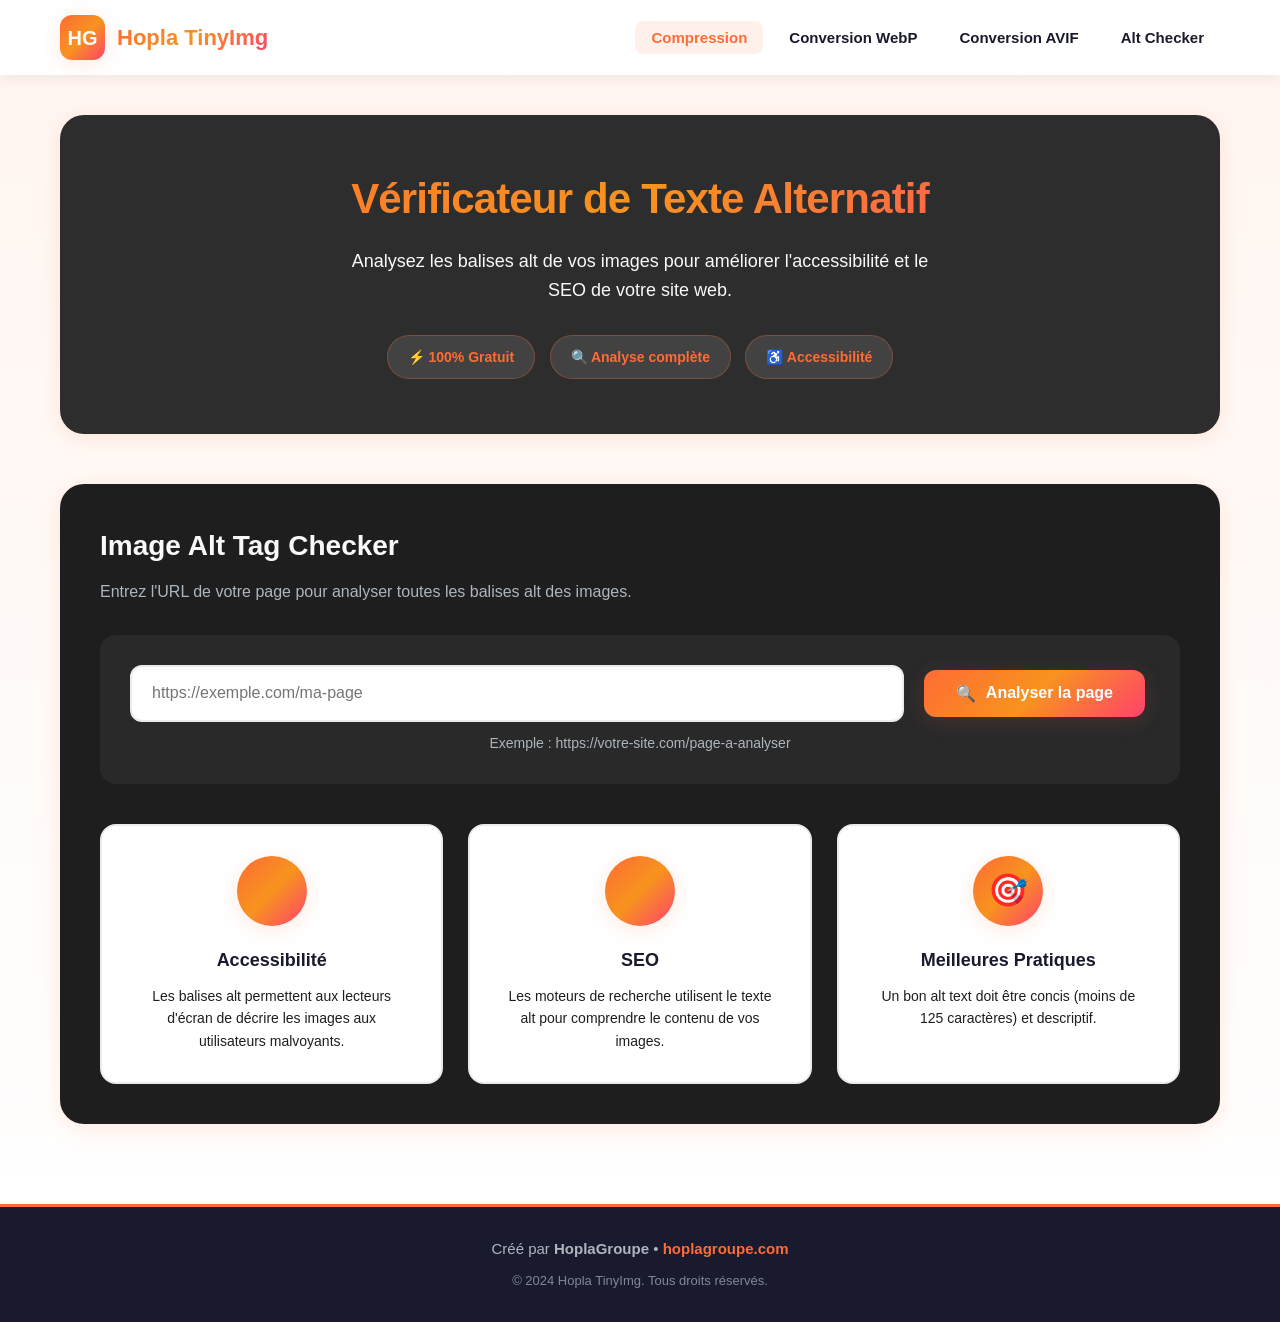
==== alt-checker.html @ 625f23e2 "rajout d une page pour verifier les liens alt" ====
<!DOCTYPE html>
<html lang="fr">
<head>
    <meta charset="UTF-8">
    <meta name="viewport" content="width=device-width, initial-scale=1.0">
    <meta http-equiv="Content-Security-Policy" content="default-src 'self'; img-src 'self' blob: data:; style-src 'self' 'unsafe-inline' https://fonts.googleapis.com; font-src 'self' https://fonts.gstatic.com; script-src 'self' 'unsafe-inline' https://cdnjs.cloudflare.com; connect-src 'self' *;">
    <meta http-equiv="X-Content-Type-Options" content="nosniff">
    
    <link rel="preconnect" href="https://fonts.googleapis.com">
    <link rel="preconnect" href="https://fonts.gstatic.com" crossorigin>
    <link href="https://fonts.googleapis.com/css2?family=Inter:wght@400;500;600;700;800&display=swap" rel="stylesheet">
    
    <link rel="stylesheet" href="css/style.css">
    
    <title>Alt Text Checker - Hopla TinyImg</title>
    <meta name="description" content="Analysez les balises alt de vos images pour améliorer l'accessibilité et le SEO de votre site web.">
</head>
<body>

    <div id="header-container"></div>

    <div class="container">
        <div class="hero">
            <h1>Vérificateur de Texte Alternatif</h1>
            <p>Analysez les balises alt de vos images pour améliorer l'accessibilité et le SEO de votre site web.</p>
            <div>
                <span class="badge">⚡ 100% Gratuit</span>
                <span class="badge">🔍 Analyse complète</span>
                <span class="badge">♿ Accessibilité</span>
            </div>
        </div>

        <section class="tool-section">
            <div class="section-header">
                <h2 class="section-title"> Image Alt Tag Checker</h2>
                <p class="section-desc">Entrez l'URL de votre page pour analyser toutes les balises alt des images.</p>
            </div>

            <div class="alt-checker-input">
                <div class="input-group">
                    <input type="url" id="urlInput" placeholder="https://exemple.com/ma-page" class="url-input">
                    <button class="btn" id="checkBtn">
                        <span>🔍</span> Analyser la page
                    </button>
                </div>
                <p class="input-hint">Exemple : https://votre-site.com/page-a-analyser</p>
            </div>

            <div id="loadingState" style="display: none;">
                <div class="loading-container">
                    <div class="loading-spinner"></div>
                    <p>Analyse en cours...</p>
                </div>
            </div>

            <div id="resultsState" style="display: none;">
                <div class="stats-grid">
                    <div class="stat-box">
                        <div class="stat-number" id="totalImages">0</div>
                        <div class="stat-label">Total Images</div>
                    </div>
                    <div class="stat-box success">
                        <div class="stat-number" id="validAlt">0</div>
                        <div class="stat-label">Alt Valides</div>
                    </div>
                    <div class="stat-box warning">
                        <div class="stat-number" id="missingAlt">0</div>
                        <div class="stat-label">Alt Manquants</div>
                    </div>
                    <div class="stat-box error">
                        <div class="stat-number" id="emptyAlt">0</div>
                        <div class="stat-label">Alt Vides</div>
                    </div>
                    <div class="stat-box info">
                        <div class="stat-number" id="longAlt">0</div>
                        <div class="stat-label">Trop Longs</div>
                    </div>
                </div>

                <div class="results-section">
                    <h3>📊 Résultats Détaillés</h3>
                    <div id="imagesList" class="images-list"></div>
                </div>

                <div class="recommendations">
                    <h3> Recommandations</h3>
                    <ul id="recommendationsList"></ul>
                </div>
            </div>

            <div class="features">
                <div class="feature-card">
                    <div class="feature-icon"></div>
                    <h3 class="feature-title">Accessibilité</h3>
                    <p class="feature-text">Les balises alt permettent aux lecteurs d'écran de décrire les images aux utilisateurs malvoyants.</p>
                </div>
                <div class="feature-card">
                    <div class="feature-icon"></div>
                    <h3 class="feature-title">SEO</h3>
                    <p class="feature-text">Les moteurs de recherche utilisent le texte alt pour comprendre le contenu de vos images.</p>
                </div>
                <div class="feature-card">
                    <div class="feature-icon">🎯</div>
                    <h3 class="feature-title">Meilleures Pratiques</h3>
                    <p class="feature-text">Un bon alt text doit être concis (moins de 125 caractères) et descriptif.</p>
                </div>
            </div>
        </section>
    </div>

    <div id="footer-container"></div>

    <script src="js/app.js"></script>
    <script src="js/alt-checker.js"></script>
</body>
</html>
---- css/style.css ----
* { margin: 0; padding: 0; box-sizing: border-box; }
:root {
    --primary-gradient: linear-gradient(135deg, #FF6B35 0%, #F7931E 50%, #FF416C 100%);
    --primary-orange: #FF6B35;
    --primary-red: #FF416C;
    --secondary: #F7931E;
    --dark: #1a1a2e;
    --light: #f8f9fa;
    --gray: #1e1e1f;
    --gray2: #f8f9fa;
    --border: #e9ecef;
    --shadow: 0 4px 20px rgba(255, 107, 53, 0.15);
    --shadow-hover: 0 8px 30px rgba(255, 107, 53, 0.25);
}
body {
    font-family: 'Inter', -apple-system, BlinkMacSystemFont, 'Segoe UI', Roboto, sans-serif;
    background: linear-gradient(180deg, #fff5f0 0%, #ffffff 100%);
    color: var(--dark);
    line-height: 1.6;
    min-height: 100vh;
    display: flex;
    flex-direction: column;
    -webkit-font-smoothing: antialiased;
    -moz-osx-font-smoothing: grayscale;
}
.navbar { background: white; box-shadow: 0 2px 15px rgba(0,0,0,0.08); position: sticky; top: 0; z-index: 1000; padding: 15px 0; }
.nav-container { max-width: 1200px; margin: 0 auto; padding: 0 20px; display: flex; justify-content: space-between; align-items: center; position: relative; }
.logo { display: flex; align-items: center; gap: 12px; text-decoration: none; }
.logo-icon { width: 45px; height: 45px; background: var(--primary-gradient); border-radius: 12px; display: flex; align-items: center; justify-content: center; color: white; font-weight: 800; font-size: 20px; box-shadow: var(--shadow); font-family: 'Inter', sans-serif; }
.logo-text { font-size: 22px; font-weight: 800; background: var(--primary-gradient); -webkit-background-clip: text; -webkit-text-fill-color: transparent; background-clip: text; }
.nav-menu { display: flex; gap: 10px; list-style: none; }
.nav-link { text-decoration: none; color: var(--dark); font-weight: 600; font-size: 15px; transition: all 0.3s; padding: 8px 16px; border-radius: 8px; }
.nav-link:hover, .nav-link.active { color: var(--primary-orange); background: rgba(255, 107, 53, 0.1); }
.mobile-menu-btn { display: none; background: none; border: none; font-size: 28px; cursor: pointer; color: var(--dark); padding: 5px; }
.container { max-width: 1200px; margin: 0 auto; padding: 40px 20px; flex: 1; width: 100%; }
.hero { text-align: center; margin-bottom: 50px; padding: 50px 20px; background: rgb(46, 45, 45); border-radius: 24px; box-shadow: var(--shadow); }
.hero h1 { font-size: 42px; margin-bottom: 15px; background: var(--primary-gradient); -webkit-background-clip: text; -webkit-text-fill-color: transparent; background-clip: text; font-weight: 800; letter-spacing: -0.02em; }
.hero p { font-size: 18px; color: var(--gray2); max-width: 600px; margin: 0 auto 25px; font-weight: 500; }
.badge { display: inline-flex; align-items: center; gap: 8px; background: rgba(255, 255, 255, 0.1); padding: 10px 20px; border-radius: 50px; font-weight: 600; color: var(--primary-orange); font-size: 14px; margin: 5px; border: 1px solid rgba(255, 107, 53, 0.3); }
.tool-section { background: var(--gray); border-radius: 24px; padding: 40px; margin-bottom: 40px; box-shadow: var(--shadow); display: block; animation: fadeIn 0.4s ease; }
@keyframes fadeIn { from { opacity: 0; transform: translateY(20px); } to { opacity: 1; transform: translateY(0); } }
.section-header { margin-bottom: 30px; }
.section-title { font-size: 28px; margin-bottom: 10px; color: var(--light); font-weight: 700; }
.section-desc { color: #adb5bd; font-size: 16px; font-weight: 500; }
.upload-zone { border: 3px dashed var(--border); border-radius: 20px; padding: 60px 40px; text-align: center; background: rgba(255, 255, 255, 0.03); transition: all 0.3s; cursor: pointer; position: relative; overflow: hidden; }
.upload-zone:hover, .upload-zone.dragover { border-color: var(--primary-orange); transform: translateY(-2px); box-shadow: var(--shadow-hover); background: rgba(255, 107, 53, 0.05); }
.upload-icon { width: 80px; height: 80px; margin: 0 auto 20px; background: var(--primary-gradient); border-radius: 50%; display: flex; align-items: center; justify-content: center; font-size: 36px; box-shadow: var(--shadow); }
.upload-title { font-size: 22px; font-weight: 700; margin-bottom: 10px; color: var(--light); }
.upload-text { color: #adb5bd; margin-bottom: 15px; font-weight: 500; }
.upload-limits { display: flex; justify-content: center; gap: 15px; flex-wrap: wrap; margin-top: 15px; }
.limit-tag { background: rgba(255, 255, 255, 0.1); padding: 6px 14px; border-radius: 20px; font-size: 13px; color: var(--light); border: 1px solid rgba(255, 255, 255, 0.2); font-weight: 600; }
.file-input { display: none; }
.btn { display: inline-flex; align-items: center; justify-content: center; gap: 10px; padding: 14px 32px; background: var(--primary-gradient); color: white; border: none; border-radius: 12px; font-weight: 700; font-size: 16px; cursor: pointer; transition: all 0.3s; box-shadow: var(--shadow); text-decoration: none; margin: 5px; font-family: 'Inter', sans-serif; }
.btn:hover { transform: translateY(-3px); box-shadow: var(--shadow-hover); }
.btn:disabled { opacity: 0.5; cursor: not-allowed; transform: none; }
.btn-success { background: linear-gradient(135deg, #11998e 0%, #38ef7d 100%); }
.btn-danger { background: linear-gradient(135deg, #eb3349 0%, #f45c43 100%); }
.btn-zip { background: linear-gradient(135deg, #667eea 0%, #764ba2 100%); }
.controls { background: rgba(255, 255, 255, 0.05); padding: 25px; border-radius: 16px; margin: 30px 0; display: flex; align-items: center; gap: 25px; flex-wrap: wrap; }
.control-label { font-weight: 700; color: var(--light); font-size: 16px; }
.slider-container { flex: 1; min-width: 200px; }
.slider { width: 100%; height: 8px; border-radius: 4px; background: linear-gradient(90deg, var(--primary-orange) 0%, var(--primary-red) 100%); outline: none; -webkit-appearance: none; }
.slider::-webkit-slider-thumb { -webkit-appearance: none; appearance: none; width: 24px; height: 24px; border-radius: 50%; background: white; border: 4px solid var(--primary-orange); cursor: pointer; box-shadow: 0 2px 10px rgba(0,0,0,0.2); }
.quality-value { background: var(--primary-gradient); color: white; padding: 8px 20px; border-radius: 50px; font-weight: 700; font-size: 18px; min-width: 70px; text-align: center; box-shadow: var(--shadow); }
.images-grid { display: grid; grid-template-columns: repeat(auto-fill, minmax(300px, 1fr)); gap: 20px; margin-top: 30px; }
.image-card { background: white; border: 2px solid var(--border); border-radius: 16px; padding: 20px; transition: all 0.3s; }
.image-card:hover { border-color: var(--primary-orange); box-shadow: var(--shadow); transform: translateY(-3px); }
.image-preview { display: flex; gap: 15px; margin-bottom: 15px; }
.preview-box { flex: 1; text-align: center; }
.preview-label { font-size: 12px; color: var(--gray); margin-bottom: 8px; font-weight: 700; text-transform: uppercase; letter-spacing: 0.05em; }
.preview-image { width: 100%; height: 150px; object-fit: contain; border-radius: 8px; background: #f8f9fa; border: 1px solid var(--border); }
.image-info { margin-bottom: 15px; }
.image-name { font-weight: 700; color: var(--dark); margin-bottom: 8px; word-break: break-all; }
.size-comparison { display: flex; align-items: center; gap: 10px; flex-wrap: wrap; }
.size-box { padding: 6px 12px; border-radius: 8px; font-size: 13px; font-weight: 700; }
.size-original { background: #fff3cd; color: #856404; }
.size-compressed { background: #d4edda; color: #155724; }
.savings { background: var(--primary-gradient); color: white; padding: 6px 12px; border-radius: 8px; font-size: 13px; font-weight: 700; }
.action-buttons { display: flex; gap: 10px; flex-wrap: wrap; }
.btn-small { padding: 10px 20px; font-size: 14px; flex: 1; }
.action-bar { display: flex; justify-content: center; gap: 15px; margin-top: 30px; flex-wrap: wrap; padding: 25px; background: rgba(255, 255, 255, 0.05); border-radius: 16px; }
.stats-container { display: grid; grid-template-columns: repeat(auto-fit, minmax(200px, 1fr)); gap: 20px; margin: 30px 0; }
.stat-card { background: white; border-radius: 12px; padding: 20px; text-align: center; border: 2px solid var(--border); }
.stat-value { font-size: 32px; font-weight: 800; background: var(--primary-gradient); -webkit-background-clip: text; -webkit-text-fill-color: transparent; background-clip: text; margin-bottom: 5px; letter-spacing: -0.02em; }
.stat-label { color: var(--gray); font-size: 14px; font-weight: 600; }
.features { display: grid; grid-template-columns: repeat(auto-fit, minmax(250px, 1fr)); gap: 25px; margin-top: 40px; }
.feature-card { background: white; border-radius: 16px; padding: 30px; text-align: center; border: 2px solid var(--border); transition: all 0.3s; }
.feature-card:hover { border-color: var(--primary-orange); box-shadow: var(--shadow); transform: translateY(-5px); }
.feature-icon { width: 70px; height: 70px; margin: 0 auto 20px; background: var(--primary-gradient); border-radius: 50%; display: flex; align-items: center; justify-content: center; font-size: 32px; box-shadow: var(--shadow); }
.feature-title { font-size: 18px; font-weight: 700; margin-bottom: 10px; color: var(--dark); }
.feature-text { color: var(--gray); font-size: 14px; line-height: 1.6; font-weight: 500; }
.footer { background: var(--dark); color: var(--light); text-align: center; padding: 30px 20px; margin-top: auto; border-top: 3px solid var(--primary-orange); }
.footer p { font-size: 15px; color: #adb5bd; font-weight: 500; }
.footer a { color: var(--primary-orange); text-decoration: none; font-weight: 700; transition: color 0.3s; }
.footer a:hover { color: var(--primary-red); text-decoration: underline; }
.loading { display: inline-block; width: 20px; height: 20px; border: 3px solid rgba(255,255,255,0.3); border-radius: 50%; border-top-color: white; animation: spin 1s ease-in-out infinite; }
@keyframes spin { to { transform: rotate(360deg); } }
.format-selector { background: rgba(255, 255, 255, 0.05); padding: 25px; border-radius: 16px; margin: 30px 0; text-align: center; }
.format-selector-title { color: var(--light); font-size: 18px; font-weight: 700; margin-bottom: 20px; }
.format-buttons { display: flex; justify-content: center; gap: 15px; flex-wrap: wrap; align-items: center; }
.format-btn { padding: 12px 30px; background: rgba(255, 255, 255, 0.1); color: var(--light); border: 2px solid rgba(255, 255, 255, 0.2); border-radius: 12px; font-weight: 700; font-size: 16px; cursor: pointer; transition: all 0.3s; font-family: 'Inter', sans-serif; }
.format-btn:hover { background: rgba(255, 107, 53, 0.2); border-color: var(--primary-orange); }
.format-btn.active { background: var(--primary-gradient); border-color: var(--primary-orange); color: white; box-shadow: var(--shadow); }
.format-arrow { color: var(--light); font-size: 24px; font-weight: 700; }
.format-source { color: var(--primary-orange); font-weight: 700; font-size: 18px; }
.quick-convert { display: flex; justify-content: center; gap: 10px; flex-wrap: wrap; margin-top: 20px; padding: 20px; background: rgba(255, 107, 53, 0.05); border-radius: 16px; }
.quick-btn { padding: 10px 20px; background: white; color: var(--dark); border: 2px solid var(--border); border-radius: 10px; font-weight: 600; font-size: 14px; cursor: pointer; transition: all 0.3s; font-family: 'Inter', sans-serif; }
.quick-btn:hover { border-color: var(--primary-orange); background: rgba(255, 107, 53, 0.1); color: var(--primary-orange); }
@media (max-width: 768px) {
    .mobile-menu-btn { display: block; }
    .nav-menu { display: none; flex-direction: column; position: absolute; top: 100%; left: 0; right: 0; background: white; padding: 20px; box-shadow: 0 10px 20px rgba(0,0,0,0.1); gap: 5px; z-index: 999; }
    .nav-menu.show { display: flex; }
    .nav-link { display: block; text-align: center; padding: 12px; border-radius: 8px; }
    .hero { padding: 30px 15px; margin-bottom: 30px; }
    .hero h1 { font-size: 28px; }
    .hero p { font-size: 16px; }
    .tool-section { padding: 25px 15px; }
    .upload-zone { padding: 30px 15px; }
    .upload-title { font-size: 18px; }
    .images-grid { grid-template-columns: 1fr; }
    .controls { flex-direction: column; align-items: stretch; text-align: center; gap: 15px; }
    .action-bar { flex-direction: column; padding: 15px; }
    .action-bar .btn { width: 100%; margin: 5px 0; }
    .stats-container { grid-template-columns: 1fr 1fr; gap: 15px; }
    .stat-value { font-size: 24px; }
    .features { grid-template-columns: 1fr; }
    .format-buttons { flex-direction: column; }
    .format-arrow { transform: rotate(90deg); }
}
@media (max-width: 480px) {
    .stats-container { grid-template-columns: 1fr; }
    .size-comparison { flex-direction: column; align-items: flex-start; gap: 5px; }
}
/* ========== ALT CHECKER STYLES ========== */

.alt-checker-input {
    background: rgba(255, 255, 255, 0.05);
    padding: 30px;
    border-radius: 16px;
    margin-bottom: 30px;
}

.input-group {
    display: flex;
    gap: 15px;
    flex-wrap: wrap;
    margin-bottom: 10px;
}

.url-input {
    flex: 1;
    min-width: 250px;
    padding: 15px 20px;
    border: 2px solid var(--border);
    border-radius: 12px;
    font-size: 16px;
    font-family: 'Inter', sans-serif;
    transition: all 0.3s;
    background: white;
}

.url-input:focus {
    outline: none;
    border-color: var(--primary-orange);
    box-shadow: 0 0 0 3px rgba(255, 107, 53, 0.1);
}

.input-hint {
    color: #adb5bd;
    font-size: 14px;
    text-align: center;
}

.loading-container {
    text-align: center;
    padding: 60px 20px;
    background: rgba(255, 255, 255, 0.05);
    border-radius: 16px;
}

.loading-spinner {
    width: 50px;
    height: 50px;
    border: 4px solid rgba(255, 255, 255, 0.1);
    border-top-color: var(--primary-orange);
    border-radius: 50%;
    margin: 0 auto 20px;
    animation: spin 1s linear infinite;
}

.stats-grid {
    display: grid;
    grid-template-columns: repeat(auto-fit, minmax(150px, 1fr));
    gap: 20px;
    margin-bottom: 40px;
}

.stat-box {
    background: white;
    padding: 25px;
    border-radius: 12px;
    text-align: center;
    border: 2px solid var(--border);
    transition: all 0.3s;
}

.stat-box:hover {
    transform: translateY(-3px);
    box-shadow: var(--shadow);
}

.stat-box.success {
    border-color: #38ef7d;
    background: linear-gradient(135deg, rgba(56, 239, 125, 0.1) 0%, rgba(17, 153, 142, 0.1) 100%);
}

.stat-box.warning {
    border-color: #f45c43;
    background: linear-gradient(135deg, rgba(244, 92, 67, 0.1) 0%, rgba(235, 51, 73, 0.1) 100%);
}

.stat-box.error {
    border-color: #eb3349;
    background: linear-gradient(135deg, rgba(235, 51, 73, 0.1) 0%, rgba(235, 51, 73, 0.05) 100%);
}

.stat-box.info {
    border-color: #667eea;
    background: linear-gradient(135deg, rgba(102, 126, 234, 0.1) 0%, rgba(118, 75, 162, 0.1) 100%);
}

.stat-number {
    font-size: 36px;
    font-weight: 800;
    color: var(--dark);
    margin-bottom: 8px;
}

.stat-label {
    font-size: 14px;
    color: var(--gray);
    font-weight: 600;
}

.results-section {
    background: white;
    padding: 30px;
    border-radius: 16px;
    margin-bottom: 30px;
    border: 2px solid var(--border);
}

.results-section h3 {
    color: var(--dark);
    margin-bottom: 20px;
    font-size: 22px;
}

.images-list {
    display: flex;
    flex-direction: column;
    gap: 15px;
}

.image-item {
    background: var(--light);
    padding: 20px;
    border-radius: 12px;
    border-left: 4px solid var(--border);
    transition: all 0.3s;
}

.image-item:hover {
    transform: translateX(5px);
    box-shadow: var(--shadow);
}

.image-item.status-valid {
    border-left-color: #38ef7d;
}

.image-item.status-warning {
    border-left-color: #f45c43;
}

.image-item.status-error {
    border-left-color: #eb3349;
}

.image-item.status-info {
    border-left-color: #667eea;
}

.image-info-header {
    display: flex;
    align-items: center;
    gap: 12px;
    margin-bottom: 12px;
}

.status-icon {
    font-size: 20px;
}

.status-icon.status-error {
    color: #eb3349;
}

.status-icon.status-warning {
    color: #f45c43;
}

.status-icon.status-info {
    color: #667eea;
}

.status-icon.status-valid {
    color: #38ef7d;
}

.image-number {
    font-weight: 700;
    color: var(--dark);
}

.status-text {
    font-weight: 600;
    font-size: 14px;
}

.status-text.status-error {
    color: #eb3349;
}

.status-text.status-warning {
    color: #f45c43;
}

.status-text.status-info {
    color: #667eea;
}

.status-text.status-valid {
    color: #38ef7d;
}

.image-details {
    margin-top: 15px;
}

.detail-row {
    margin-bottom: 10px;
    font-size: 14px;
}

.detail-row strong {
    color: var(--dark);
    margin-right: 8px;
}

.image-src {
    color: var(--gray);
    font-family: monospace;
    word-break: break-all;
}

.alt-text {
    color: var(--dark);
    font-style: italic;
}

.missing {
    color: #eb3349;
    font-style: italic;
}

.recommendations {
    background: linear-gradient(135deg, rgba(255, 107, 53, 0.05) 0%, rgba(255, 65, 108, 0.05) 100%);
    padding: 30px;
    border-radius: 16px;
    border: 2px solid var(--primary-orange);
}

.recommendations h3 {
    color: var(--dark);
    margin-bottom: 20px;
    font-size: 22px;
}

.recommendations ul {
    list-style: none;
    padding: 0;
}

.recommendations li {
    padding: 12px 0;
    border-bottom: 1px solid rgba(255, 107, 53, 0.2);
    color: var(--dark);
    line-height: 1.6;
}

.recommendations li:last-child {
    border-bottom: none;
}

@media (max-width: 768px) {
    .input-group {
        flex-direction: column;
    }
    
    .url-input {
        min-width: 100%;
    }
    
    .stats-grid {
        grid-template-columns: repeat(2, 1fr);
    }
    
    .stat-number {
        font-size: 28px;
    }
}

@media (max-width: 480px) {
    .stats-grid {
        grid-template-columns: 1fr;
    }
}
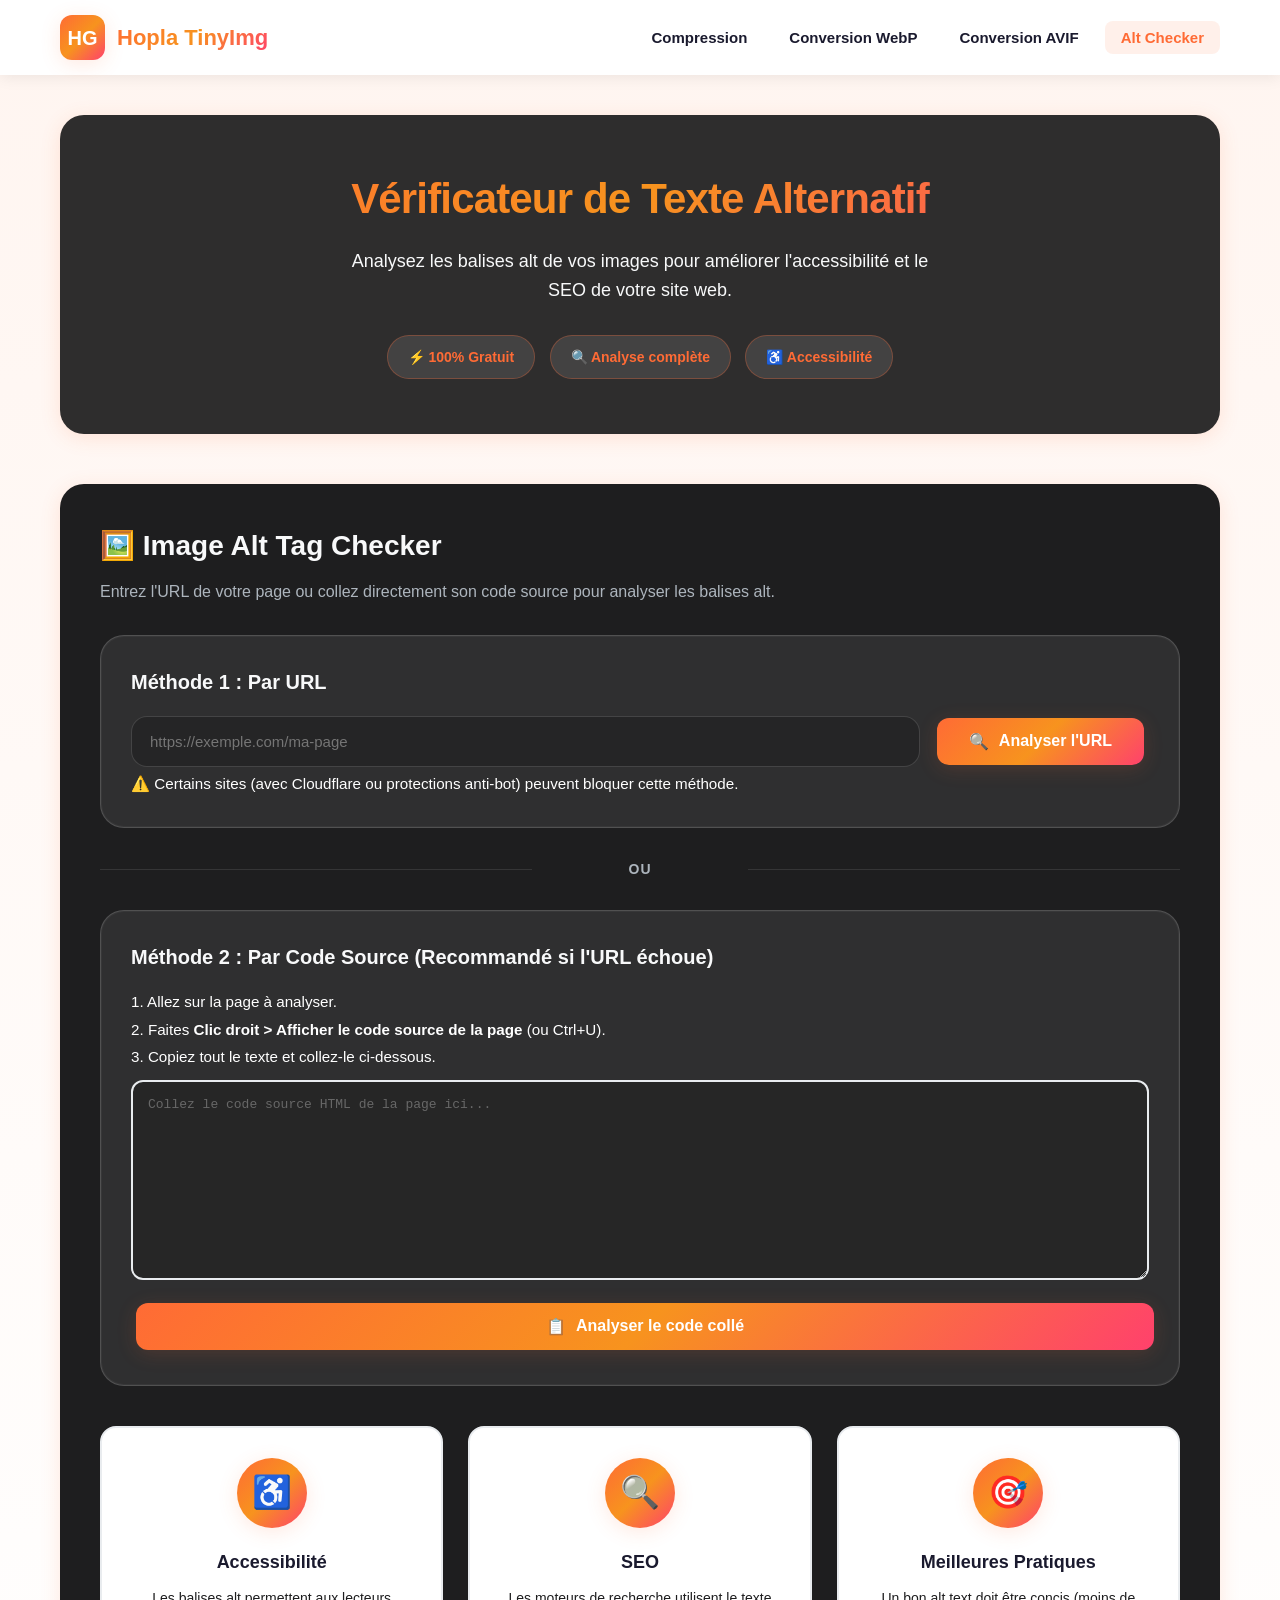
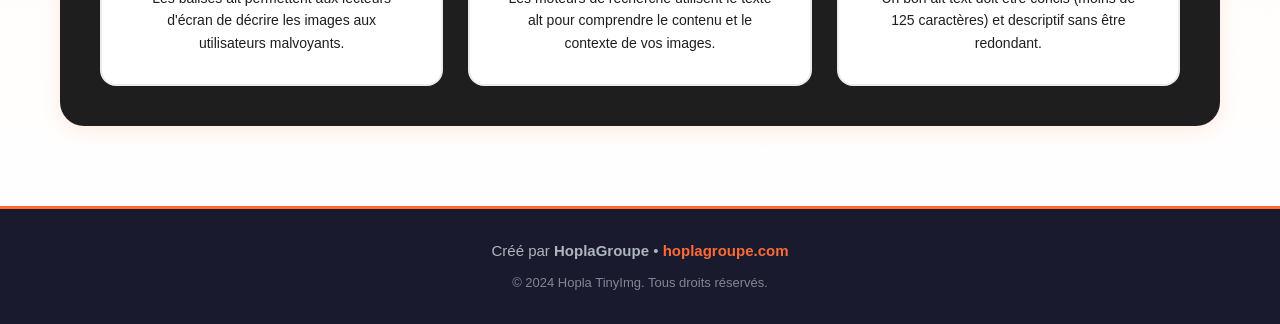
==== commit b40b5a23: "maj" ====
--- a/alt-checker.html
+++ b/alt-checker.html
@@ -17,7 +17,23 @@
 </head>
 <body>
 
-    <div id="header-container"></div>
+    <div id="header-container">
+        <nav class="navbar">
+            <div class="nav-container">
+                <a href="index.html" class="logo">
+                    <div class="logo-icon">HG</div>
+                    <span class="logo-text">Hopla TinyImg</span>
+                </a>
+                <button class="mobile-menu-btn" id="mobileMenuBtn" aria-label="Menu">☰</button>
+                <ul class="nav-menu" id="navMenu">
+                    <li><a href="index.html" class="nav-link" data-page="compression">Compression</a></li>
+                    <li><a href="webp.html" class="nav-link" data-page="webp">Conversion WebP</a></li>
+                    <li><a href="avif.html" class="nav-link" data-page="avif">Conversion AVIF</a></li>
+                    <li><a href="alt-checker.html" class="nav-link active" data-page="alt-checker">Alt Checker</a></li>
+                </ul>
+            </div>
+        </nav>
+    </div>
 
     <div class="container">
         <div class="hero">
@@ -32,20 +48,39 @@
 
         <section class="tool-section">
             <div class="section-header">
-                <h2 class="section-title"> Image Alt Tag Checker</h2>
-                <p class="section-desc">Entrez l'URL de votre page pour analyser toutes les balises alt des images.</p>
+                <h2 class="section-title">🖼️ Image Alt Tag Checker</h2>
+                <p class="section-desc">Entrez l'URL de votre page ou collez directement son code source pour analyser les balises alt.</p>
             </div>
 
+            <!-- Méthode 1 : Par URL -->
             <div class="alt-checker-input">
+                <h3 style="color: var(--light); margin-bottom: 15px;">Méthode 1 : Par URL</h3>
                 <div class="input-group">
                     <input type="url" id="urlInput" placeholder="https://exemple.com/ma-page" class="url-input">
                     <button class="btn" id="checkBtn">
-                        <span>🔍</span> Analyser la page
+                        <span>🔍</span> Analyser l'URL
                     </button>
                 </div>
-                <p class="input-hint">Exemple : https://votre-site.com/page-a-analyser</p>
+                <p class="input-hint">⚠️ Certains sites (avec Cloudflare ou protections anti-bot) peuvent bloquer cette méthode.</p>
             </div>
 
+            <div class="divider">OU</div>
+
+            <!-- Méthode 2 : Par Code Source (Fallback fiable) -->
+            <div class="alt-checker-input">
+                <h3 style="color: var(--light); margin-bottom: 15px;">Méthode 2 : Par Code Source (Recommandé si l'URL échoue)</h3>
+                <p class="input-hint" style="text-align: left; margin-bottom: 10px;">
+                    1. Allez sur la page à analyser.<br>
+                    2. Faites <strong>Clic droit > Afficher le code source de la page</strong> (ou Ctrl+U).<br>
+                    3. Copiez tout le texte et collez-le ci-dessous.
+                </p>
+                <textarea id="htmlInput" class="html-textarea" placeholder="Collez le code source HTML de la page ici..."></textarea>
+                <button class="btn" id="checkHtmlBtn" style="margin-top: 15px; width: 100%;">
+                    <span>📋</span> Analyser le code collé
+                </button>
+            </div>
+
+            <!-- État de chargement -->
             <div id="loadingState" style="display: none;">
                 <div class="loading-container">
                     <div class="loading-spinner"></div>
@@ -53,6 +88,7 @@
                 </div>
             </div>
 
+            <!-- État des résultats -->
             <div id="resultsState" style="display: none;">
                 <div class="stats-grid">
                     <div class="stat-box">
@@ -83,32 +119,37 @@
                 </div>
 
                 <div class="recommendations">
-                    <h3> Recommandations</h3>
+                    <h3>💡 Recommandations</h3>
                     <ul id="recommendationsList"></ul>
                 </div>
             </div>
 
             <div class="features">
                 <div class="feature-card">
-                    <div class="feature-icon"></div>
+                    <div class="feature-icon">♿</div>
                     <h3 class="feature-title">Accessibilité</h3>
                     <p class="feature-text">Les balises alt permettent aux lecteurs d'écran de décrire les images aux utilisateurs malvoyants.</p>
                 </div>
                 <div class="feature-card">
-                    <div class="feature-icon"></div>
+                    <div class="feature-icon">🔍</div>
                     <h3 class="feature-title">SEO</h3>
-                    <p class="feature-text">Les moteurs de recherche utilisent le texte alt pour comprendre le contenu de vos images.</p>
+                    <p class="feature-text">Les moteurs de recherche utilisent le texte alt pour comprendre le contenu et le contexte de vos images.</p>
                 </div>
                 <div class="feature-card">
                     <div class="feature-icon">🎯</div>
                     <h3 class="feature-title">Meilleures Pratiques</h3>
-                    <p class="feature-text">Un bon alt text doit être concis (moins de 125 caractères) et descriptif.</p>
+                    <p class="feature-text">Un bon alt text doit être concis (moins de 125 caractères) et descriptif sans être redondant.</p>
                 </div>
             </div>
         </section>
     </div>
 
-    <div id="footer-container"></div>
+    <div id="footer-container">
+        <footer class="footer">
+            <p>Créé par <strong>HoplaGroupe</strong> &bull; <a href="https://hoplagroupe.com" target="_blank" rel="noopener noreferrer">hoplagroupe.com</a></p>
+            <p style="font-size: 13px; margin-top: 10px; opacity: 0.7;">&copy; 2024 Hopla TinyImg. Tous droits réservés.</p>
+        </footer>
+    </div>
 
     <script src="js/app.js"></script>
     <script src="js/alt-checker.js"></script>
--- a/css/style.css
+++ b/css/style.css
@@ -1,4 +1,4 @@
-* { margin: 0; padding: 0; box-sizing: border-box; }
+﻿* { margin: 0; padding: 0; box-sizing: border-box; }
 :root {
     --primary-gradient: linear-gradient(135deg, #FF6B35 0%, #F7931E 50%, #FF416C 100%);
     --primary-orange: #FF6B35;
@@ -131,298 +131,244 @@
     .stats-container { grid-template-columns: 1fr; }
     .size-comparison { flex-direction: column; align-items: flex-start; gap: 5px; }
 }
-/* ========== ALT CHECKER STYLES ========== */
+/* ========== ALT CHECKER SPECIFIC STYLES ========== */
+.divider {
+    text-align: center;
+    margin: 30px 0;
+    position: relative;
+    color: #adb5bd;
+    font-weight: 700;
+    font-size: 14px;
+    text-transform: uppercase;
+    letter-spacing: 1px;
+}
+
+.divider::before, .divider::after {
+    content: '';
+    position: absolute;
+    top: 50%;
+    width: 40%;
+    height: 1px;
+    background: rgba(255, 255, 255, 0.1);
+}
+
+.divider::before { left: 0; }
+.divider::after { right: 0; }
+
+.html-textarea {
+    width: 100%;
+    min-height: 200px;
+    padding: 15px;
+    border: 2px solid var(--border);
+    border-radius: 12px;
+    font-family: 'Courier New', monospace;
+    font-size: 13px;
+    background: rgba(0, 0, 0, 0.2);
+    color: var(--light);
+    resize: vertical;
+    transition: all 0.3s;
+}
+
+.html-textarea:focus {
+    outline: none;
+    border-color: var(--primary-orange);
+    background: rgba(0, 0, 0, 0.3);
+}
+
+.html-textarea::placeholder {
+    color: rgba(255, 255, 255, 0.3);
+}
 
 .alt-checker-input {
-    background: rgba(255, 255, 255, 0.05);
+    background: rgba(255, 255, 255, 0.08);
+    border: 1px solid rgba(255, 255, 255, 0.16);
+    border-radius: 24px;
     padding: 30px;
-    border-radius: 16px;
     margin-bottom: 30px;
-}
-
-.input-group {
+    box-shadow: inset 0 0 0 1px rgba(255, 255, 255, 0.04);
+}
+
+.alt-checker-input h3 {
+    margin-bottom: 18px;
+    color: var(--light);
+    font-size: 20px;
+}
+
+.alt-checker-input .input-hint {
+    color: #ffffff;
+    font-size: 0.95rem;
+    line-height: 1.8;
+}
+
+.alt-checker-input .input-group {
     display: flex;
-    gap: 15px;
+    gap: 12px;
+    align-items: center;
     flex-wrap: wrap;
-    margin-bottom: 10px;
 }
 
 .url-input {
     flex: 1;
-    min-width: 250px;
-    padding: 15px 20px;
-    border: 2px solid var(--border);
-    border-radius: 12px;
-    font-size: 16px;
-    font-family: 'Inter', sans-serif;
-    transition: all 0.3s;
-    background: white;
+    min-width: 260px;
+    padding: 16px 18px;
+    border-radius: 16px;
+    border: 1px solid rgba(255, 255, 255, 0.14);
+    background: rgba(0, 0, 0, 0.2);
+    color: var(--light);
+    font-size: 15px;
+    transition: border-color 0.3s, box-shadow 0.3s, background 0.3s;
 }
 
 .url-input:focus {
     outline: none;
     border-color: var(--primary-orange);
-    box-shadow: 0 0 0 3px rgba(255, 107, 53, 0.1);
-}
-
-.input-hint {
-    color: #adb5bd;
-    font-size: 14px;
-    text-align: center;
+    background: rgba(0, 0, 0, 0.28);
+    box-shadow: 0 0 0 6px rgba(255, 107, 53, 0.08);
 }
 
 .loading-container {
-    text-align: center;
-    padding: 60px 20px;
+    display: flex;
+    flex-direction: column;
+    align-items: center;
+    justify-content: center;
+    gap: 14px;
+    padding: 30px;
     background: rgba(255, 255, 255, 0.05);
-    border-radius: 16px;
-}
-
-.loading-spinner {
-    width: 50px;
-    height: 50px;
-    border: 4px solid rgba(255, 255, 255, 0.1);
-    border-top-color: var(--primary-orange);
-    border-radius: 50%;
-    margin: 0 auto 20px;
-    animation: spin 1s linear infinite;
+    border: 1px solid rgba(255, 255, 255, 0.12);
+    border-radius: 22px;
+    margin: 20px 0;
 }
 
 .stats-grid {
     display: grid;
-    grid-template-columns: repeat(auto-fit, minmax(150px, 1fr));
-    gap: 20px;
-    margin-bottom: 40px;
+    grid-template-columns: repeat(auto-fit, minmax(180px, 1fr));
+    gap: 18px;
+    margin-top: 20px;
 }
 
 .stat-box {
-    background: white;
-    padding: 25px;
-    border-radius: 12px;
-    text-align: center;
-    border: 2px solid var(--border);
-    transition: all 0.3s;
-}
-
-.stat-box:hover {
-    transform: translateY(-3px);
-    box-shadow: var(--shadow);
-}
-
-.stat-box.success {
-    border-color: #38ef7d;
-    background: linear-gradient(135deg, rgba(56, 239, 125, 0.1) 0%, rgba(17, 153, 142, 0.1) 100%);
-}
-
-.stat-box.warning {
-    border-color: #f45c43;
-    background: linear-gradient(135deg, rgba(244, 92, 67, 0.1) 0%, rgba(235, 51, 73, 0.1) 100%);
-}
-
-.stat-box.error {
-    border-color: #eb3349;
-    background: linear-gradient(135deg, rgba(235, 51, 73, 0.1) 0%, rgba(235, 51, 73, 0.05) 100%);
-}
-
-.stat-box.info {
-    border-color: #667eea;
-    background: linear-gradient(135deg, rgba(102, 126, 234, 0.1) 0%, rgba(118, 75, 162, 0.1) 100%);
-}
-
-.stat-number {
-    font-size: 36px;
-    font-weight: 800;
-    color: var(--dark);
-    margin-bottom: 8px;
+    background: rgba(255, 255, 255, 0.08);
+    border: 1px solid rgba(255, 255, 255, 0.12);
+    border-radius: 20px;
+    padding: 26px 22px;
+    color: var(--light);
+    box-shadow: inset 0 0 0 1px rgba(255, 255, 255, 0.02);
 }
 
 .stat-label {
-    font-size: 14px;
-    color: var(--gray);
-    font-weight: 600;
+    color: rgba(248, 249, 250, 0.75);
 }
 
 .results-section {
-    background: white;
-    padding: 30px;
-    border-radius: 16px;
-    margin-bottom: 30px;
-    border: 2px solid var(--border);
+    margin-top: 30px;
 }
 
 .results-section h3 {
-    color: var(--dark);
     margin-bottom: 20px;
-    font-size: 22px;
+    color: var(--light);
 }
 
 .images-list {
-    display: flex;
-    flex-direction: column;
-    gap: 15px;
+    display: grid;
+    gap: 18px;
 }
 
 .image-item {
-    background: var(--light);
-    padding: 20px;
-    border-radius: 12px;
-    border-left: 4px solid var(--border);
-    transition: all 0.3s;
-}
-
-.image-item:hover {
-    transform: translateX(5px);
-    box-shadow: var(--shadow);
-}
-
-.image-item.status-valid {
-    border-left-color: #38ef7d;
-}
-
-.image-item.status-warning {
-    border-left-color: #f45c43;
-}
-
-.image-item.status-error {
-    border-left-color: #eb3349;
-}
-
-.image-item.status-info {
-    border-left-color: #667eea;
+    background: rgba(255, 255, 255, 0.06);
+    border: 1px solid rgba(255, 255, 255, 0.14);
+    border-radius: 20px;
+    padding: 22px;
+    box-shadow: 0 10px 30px rgba(0, 0, 0, 0.07);
 }
 
 .image-info-header {
     display: flex;
+    flex-wrap: wrap;
+    gap: 12px;
     align-items: center;
-    gap: 12px;
-    margin-bottom: 12px;
+    margin-bottom: 18px;
 }
 
 .status-icon {
-    font-size: 20px;
-}
-
-.status-icon.status-error {
-    color: #eb3349;
-}
-
-.status-icon.status-warning {
-    color: #f45c43;
-}
-
-.status-icon.status-info {
-    color: #667eea;
-}
-
-.status-icon.status-valid {
-    color: #38ef7d;
+    width: 34px;
+    height: 34px;
+    display: inline-flex;
+    align-items: center;
+    justify-content: center;
+    border-radius: 50%;
+    font-size: 16px;
+    min-width: 34px;
+}
+
+.status-valid { background: rgba(56, 239, 125, 0.18); color: #1f7c3d; }
+.status-warning { background: rgba(255, 193, 7, 0.18); color: #7a5e02; }
+.status-error { background: rgba(220, 53, 69, 0.18); color: #8e2231; }
+.status-info { background: rgba(13, 110, 253, 0.18); color: #143d8e; }
+
+.status-text {
+    font-weight: 700;
 }
 
 .image-number {
     font-weight: 700;
-    color: var(--dark);
-}
-
-.status-text {
-    font-weight: 600;
+    color: var(--light);
+}
+
+.image-details {
+    display: grid;
+    gap: 12px;
+    color: rgba(248, 249, 250, 0.85);
+}
+
+.detail-row {
     font-size: 14px;
-}
-
-.status-text.status-error {
-    color: #eb3349;
-}
-
-.status-text.status-warning {
-    color: #f45c43;
-}
-
-.status-text.status-info {
-    color: #667eea;
-}
-
-.status-text.status-valid {
-    color: #38ef7d;
-}
-
-.image-details {
-    margin-top: 15px;
-}
-
-.detail-row {
-    margin-bottom: 10px;
-    font-size: 14px;
-}
-
-.detail-row strong {
-    color: var(--dark);
-    margin-right: 8px;
-}
-
-.image-src {
-    color: var(--gray);
-    font-family: monospace;
-    word-break: break-all;
+    line-height: 1.7;
 }
 
 .alt-text {
-    color: var(--dark);
-    font-style: italic;
+    color: #ffffff;
 }
 
 .missing {
-    color: #eb3349;
-    font-style: italic;
+    color: #ffb3b3;
+    font-weight: 700;
 }
 
 .recommendations {
-    background: linear-gradient(135deg, rgba(255, 107, 53, 0.05) 0%, rgba(255, 65, 108, 0.05) 100%);
-    padding: 30px;
-    border-radius: 16px;
-    border: 2px solid var(--primary-orange);
+    margin-top: 30px;
 }
 
 .recommendations h3 {
-    color: var(--dark);
-    margin-bottom: 20px;
-    font-size: 22px;
+    margin-bottom: 18px;
+    color: var(--light);
 }
 
 .recommendations ul {
+    display: grid;
+    gap: 14px;
     list-style: none;
     padding: 0;
 }
 
 .recommendations li {
-    padding: 12px 0;
-    border-bottom: 1px solid rgba(255, 107, 53, 0.2);
-    color: var(--dark);
-    line-height: 1.6;
-}
-
-.recommendations li:last-child {
-    border-bottom: none;
+    background: rgba(255, 255, 255, 0.08);
+    border: 1px solid rgba(255, 255, 255, 0.1);
+    border-radius: 16px;
+    padding: 18px 20px;
+    color: rgba(248, 249, 250, 0.92);
+    box-shadow: inset 0 0 0 1px rgba(255, 255, 255, 0.02);
 }
 
 @media (max-width: 768px) {
+    .alt-checker-input {
+        padding: 24px;
+    }
+    .url-input {
+        min-width: 0;
+        width: 100%;
+    }
     .input-group {
         flex-direction: column;
+        align-items: stretch;
     }
-    
-    .url-input {
-        min-width: 100%;
-    }
-    
-    .stats-grid {
-        grid-template-columns: repeat(2, 1fr);
-    }
-    
-    .stat-number {
-        font-size: 28px;
-    }
-}
-
-@media (max-width: 480px) {
-    .stats-grid {
-        grid-template-columns: 1fr;
-    }
-}+}
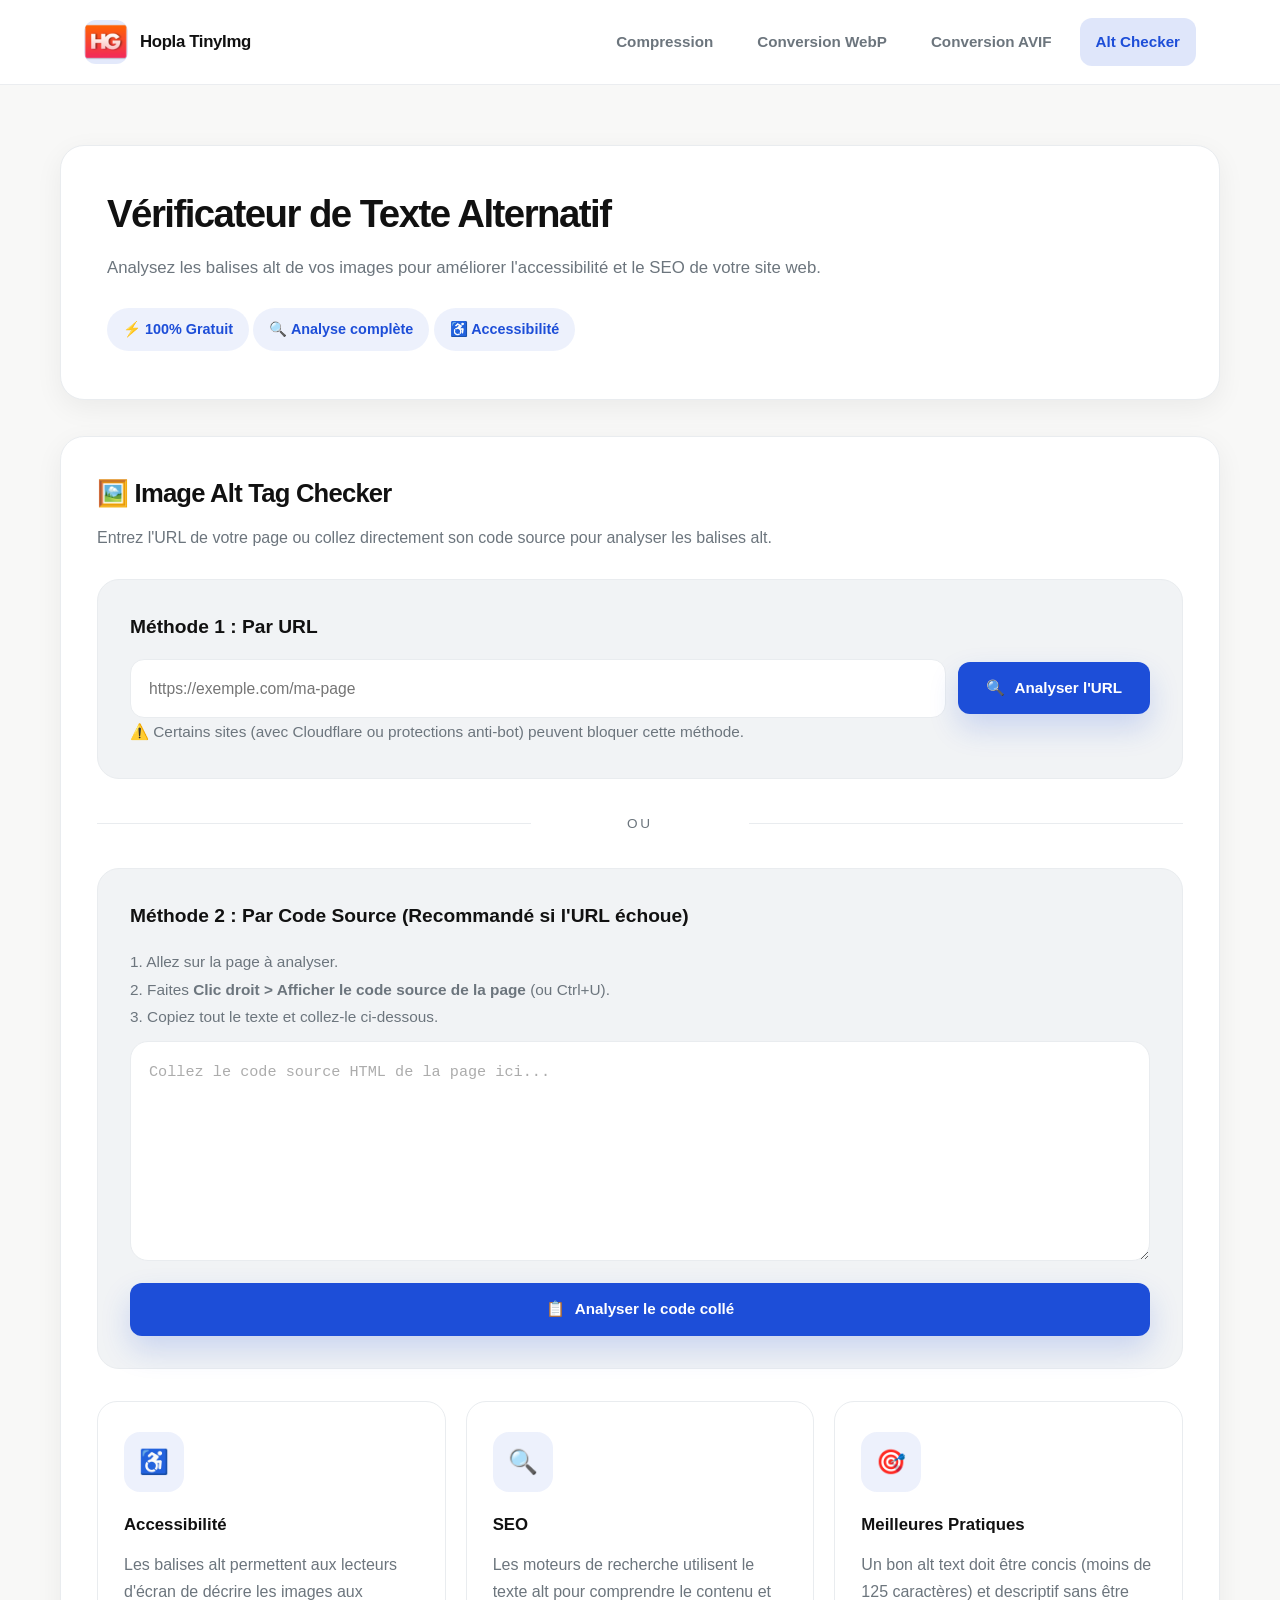
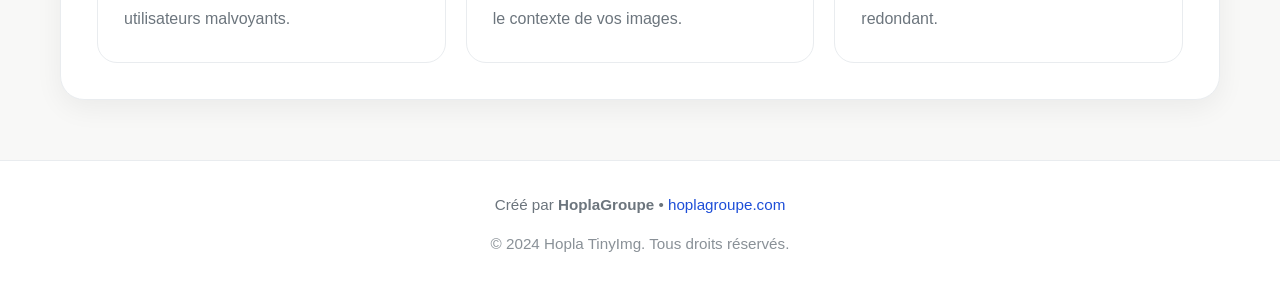
==== commit 64685def: "changement de design" ====
--- a/alt-checker.html
+++ b/alt-checker.html
@@ -18,21 +18,23 @@
 <body>
 
     <div id="header-container">
-        <nav class="navbar">
+        <header class="site-header">
             <div class="nav-container">
                 <a href="index.html" class="logo">
                     <div class="logo-icon">HG</div>
                     <span class="logo-text">Hopla TinyImg</span>
                 </a>
-                <button class="mobile-menu-btn" id="mobileMenuBtn" aria-label="Menu">☰</button>
-                <ul class="nav-menu" id="navMenu">
-                    <li><a href="index.html" class="nav-link" data-page="compression">Compression</a></li>
-                    <li><a href="webp.html" class="nav-link" data-page="webp">Conversion WebP</a></li>
-                    <li><a href="avif.html" class="nav-link" data-page="avif">Conversion AVIF</a></li>
-                    <li><a href="alt-checker.html" class="nav-link active" data-page="alt-checker">Alt Checker</a></li>
-                </ul>
+                <button class="mobile-menu-btn" id="mobileMenuBtn" aria-label="Menu">Menu</button>
+                <nav>
+                    <ul class="nav-menu" id="navMenu">
+                        <li><a href="index.html" class="nav-link" data-page="compression">Compression</a></li>
+                        <li><a href="webp.html" class="nav-link" data-page="webp">Conversion WebP</a></li>
+                        <li><a href="avif.html" class="nav-link" data-page="avif">Conversion AVIF</a></li>
+                        <li><a href="alt-checker.html" class="nav-link active" data-page="alt-checker">Alt Checker</a></li>
+                    </ul>
+                </nav>
             </div>
-        </nav>
+        </header>
     </div>
 
     <div class="container">
@@ -54,7 +56,7 @@
 
             <!-- Méthode 1 : Par URL -->
             <div class="alt-checker-input">
-                <h3 style="color: var(--light); margin-bottom: 15px;">Méthode 1 : Par URL</h3>
+                <h3>Méthode 1 : Par URL</h3>
                 <div class="input-group">
                     <input type="url" id="urlInput" placeholder="https://exemple.com/ma-page" class="url-input">
                     <button class="btn" id="checkBtn">
@@ -68,7 +70,7 @@
 
             <!-- Méthode 2 : Par Code Source (Fallback fiable) -->
             <div class="alt-checker-input">
-                <h3 style="color: var(--light); margin-bottom: 15px;">Méthode 2 : Par Code Source (Recommandé si l'URL échoue)</h3>
+                <h3>Méthode 2 : Par Code Source (Recommandé si l'URL échoue)</h3>
                 <p class="input-hint" style="text-align: left; margin-bottom: 10px;">
                     1. Allez sur la page à analyser.<br>
                     2. Faites <strong>Clic droit > Afficher le code source de la page</strong> (ou Ctrl+U).<br>
@@ -146,8 +148,10 @@
 
     <div id="footer-container">
         <footer class="footer">
-            <p>Créé par <strong>HoplaGroupe</strong> &bull; <a href="https://hoplagroupe.com" target="_blank" rel="noopener noreferrer">hoplagroupe.com</a></p>
-            <p style="font-size: 13px; margin-top: 10px; opacity: 0.7;">&copy; 2024 Hopla TinyImg. Tous droits réservés.</p>
+            <div class="footer-inner">
+                <p>Créé par <strong>HoplaGroupe</strong> • <a href="https://hoplagroupe.com" target="_blank" rel="noopener noreferrer">hoplagroupe.com</a></p>
+                <p class="footer-note">&copy; 2024 Hopla TinyImg. Tous droits réservés.</p>
+            </div>
         </footer>
     </div>
 
--- a/css/style.css
+++ b/css/style.css
@@ -1,155 +1,693 @@
-﻿* { margin: 0; padding: 0; box-sizing: border-box; }
+﻿/* Global reset */
+* {
+    margin: 0;
+    padding: 0;
+    box-sizing: border-box;
+}
+
 :root {
-    --primary-gradient: linear-gradient(135deg, #FF6B35 0%, #F7931E 50%, #FF416C 100%);
-    --primary-orange: #FF6B35;
-    --primary-red: #FF416C;
-    --secondary: #F7931E;
-    --dark: #1a1a2e;
-    --light: #f8f9fa;
-    --gray: #1e1e1f;
-    --gray2: #f8f9fa;
+    color-scheme: light;
+    font-family: 'Inter', -apple-system, BlinkMacSystemFont, 'Segoe UI', Roboto, Oxygen, Ubuntu, Cantarell, 'Helvetica Neue', sans-serif;
+    font-size: 16px;
+    line-height: 1.6;
+    color: #111111;
+    background: #F8F8F7;
+    --bg: #F8F8F7;
+    --surface: #ffffff;
+    --surface-soft: #f1f3f5;
     --border: #e9ecef;
-    --shadow: 0 4px 20px rgba(255, 107, 53, 0.15);
-    --shadow-hover: 0 8px 30px rgba(255, 107, 53, 0.25);
-}
+    --text: #111111;
+    --muted: #6c757d;
+    --accent: #1d4ed8;
+    --accent-soft: rgba(29, 78, 216, 0.14);
+    --shadow: 0 18px 40px rgba(17, 17, 17, 0.08);
+    --shadow-soft: 0 8px 28px rgba(17, 17, 17, 0.06);
+    --radius: 14px;
+}
+
+html {
+    scroll-behavior: smooth;
+}
+
 body {
-    font-family: 'Inter', -apple-system, BlinkMacSystemFont, 'Segoe UI', Roboto, sans-serif;
-    background: linear-gradient(180deg, #fff5f0 0%, #ffffff 100%);
-    color: var(--dark);
-    line-height: 1.6;
     min-height: 100vh;
+    background: var(--bg);
+    color: var(--text);
     display: flex;
     flex-direction: column;
     -webkit-font-smoothing: antialiased;
     -moz-osx-font-smoothing: grayscale;
 }
-.navbar { background: white; box-shadow: 0 2px 15px rgba(0,0,0,0.08); position: sticky; top: 0; z-index: 1000; padding: 15px 0; }
-.nav-container { max-width: 1200px; margin: 0 auto; padding: 0 20px; display: flex; justify-content: space-between; align-items: center; position: relative; }
-.logo { display: flex; align-items: center; gap: 12px; text-decoration: none; }
-.logo-icon { width: 45px; height: 45px; background: var(--primary-gradient); border-radius: 12px; display: flex; align-items: center; justify-content: center; color: white; font-weight: 800; font-size: 20px; box-shadow: var(--shadow); font-family: 'Inter', sans-serif; }
-.logo-text { font-size: 22px; font-weight: 800; background: var(--primary-gradient); -webkit-background-clip: text; -webkit-text-fill-color: transparent; background-clip: text; }
-.nav-menu { display: flex; gap: 10px; list-style: none; }
-.nav-link { text-decoration: none; color: var(--dark); font-weight: 600; font-size: 15px; transition: all 0.3s; padding: 8px 16px; border-radius: 8px; }
-.nav-link:hover, .nav-link.active { color: var(--primary-orange); background: rgba(255, 107, 53, 0.1); }
-.mobile-menu-btn { display: none; background: none; border: none; font-size: 28px; cursor: pointer; color: var(--dark); padding: 5px; }
-.container { max-width: 1200px; margin: 0 auto; padding: 40px 20px; flex: 1; width: 100%; }
-.hero { text-align: center; margin-bottom: 50px; padding: 50px 20px; background: rgb(46, 45, 45); border-radius: 24px; box-shadow: var(--shadow); }
-.hero h1 { font-size: 42px; margin-bottom: 15px; background: var(--primary-gradient); -webkit-background-clip: text; -webkit-text-fill-color: transparent; background-clip: text; font-weight: 800; letter-spacing: -0.02em; }
-.hero p { font-size: 18px; color: var(--gray2); max-width: 600px; margin: 0 auto 25px; font-weight: 500; }
-.badge { display: inline-flex; align-items: center; gap: 8px; background: rgba(255, 255, 255, 0.1); padding: 10px 20px; border-radius: 50px; font-weight: 600; color: var(--primary-orange); font-size: 14px; margin: 5px; border: 1px solid rgba(255, 107, 53, 0.3); }
-.tool-section { background: var(--gray); border-radius: 24px; padding: 40px; margin-bottom: 40px; box-shadow: var(--shadow); display: block; animation: fadeIn 0.4s ease; }
-@keyframes fadeIn { from { opacity: 0; transform: translateY(20px); } to { opacity: 1; transform: translateY(0); } }
-.section-header { margin-bottom: 30px; }
-.section-title { font-size: 28px; margin-bottom: 10px; color: var(--light); font-weight: 700; }
-.section-desc { color: #adb5bd; font-size: 16px; font-weight: 500; }
-.upload-zone { border: 3px dashed var(--border); border-radius: 20px; padding: 60px 40px; text-align: center; background: rgba(255, 255, 255, 0.03); transition: all 0.3s; cursor: pointer; position: relative; overflow: hidden; }
-.upload-zone:hover, .upload-zone.dragover { border-color: var(--primary-orange); transform: translateY(-2px); box-shadow: var(--shadow-hover); background: rgba(255, 107, 53, 0.05); }
-.upload-icon { width: 80px; height: 80px; margin: 0 auto 20px; background: var(--primary-gradient); border-radius: 50%; display: flex; align-items: center; justify-content: center; font-size: 36px; box-shadow: var(--shadow); }
-.upload-title { font-size: 22px; font-weight: 700; margin-bottom: 10px; color: var(--light); }
-.upload-text { color: #adb5bd; margin-bottom: 15px; font-weight: 500; }
-.upload-limits { display: flex; justify-content: center; gap: 15px; flex-wrap: wrap; margin-top: 15px; }
-.limit-tag { background: rgba(255, 255, 255, 0.1); padding: 6px 14px; border-radius: 20px; font-size: 13px; color: var(--light); border: 1px solid rgba(255, 255, 255, 0.2); font-weight: 600; }
-.file-input { display: none; }
-.btn { display: inline-flex; align-items: center; justify-content: center; gap: 10px; padding: 14px 32px; background: var(--primary-gradient); color: white; border: none; border-radius: 12px; font-weight: 700; font-size: 16px; cursor: pointer; transition: all 0.3s; box-shadow: var(--shadow); text-decoration: none; margin: 5px; font-family: 'Inter', sans-serif; }
-.btn:hover { transform: translateY(-3px); box-shadow: var(--shadow-hover); }
-.btn:disabled { opacity: 0.5; cursor: not-allowed; transform: none; }
-.btn-success { background: linear-gradient(135deg, #11998e 0%, #38ef7d 100%); }
-.btn-danger { background: linear-gradient(135deg, #eb3349 0%, #f45c43 100%); }
-.btn-zip { background: linear-gradient(135deg, #667eea 0%, #764ba2 100%); }
-.controls { background: rgba(255, 255, 255, 0.05); padding: 25px; border-radius: 16px; margin: 30px 0; display: flex; align-items: center; gap: 25px; flex-wrap: wrap; }
-.control-label { font-weight: 700; color: var(--light); font-size: 16px; }
-.slider-container { flex: 1; min-width: 200px; }
-.slider { width: 100%; height: 8px; border-radius: 4px; background: linear-gradient(90deg, var(--primary-orange) 0%, var(--primary-red) 100%); outline: none; -webkit-appearance: none; }
-.slider::-webkit-slider-thumb { -webkit-appearance: none; appearance: none; width: 24px; height: 24px; border-radius: 50%; background: white; border: 4px solid var(--primary-orange); cursor: pointer; box-shadow: 0 2px 10px rgba(0,0,0,0.2); }
-.quality-value { background: var(--primary-gradient); color: white; padding: 8px 20px; border-radius: 50px; font-weight: 700; font-size: 18px; min-width: 70px; text-align: center; box-shadow: var(--shadow); }
-.images-grid { display: grid; grid-template-columns: repeat(auto-fill, minmax(300px, 1fr)); gap: 20px; margin-top: 30px; }
-.image-card { background: white; border: 2px solid var(--border); border-radius: 16px; padding: 20px; transition: all 0.3s; }
-.image-card:hover { border-color: var(--primary-orange); box-shadow: var(--shadow); transform: translateY(-3px); }
-.image-preview { display: flex; gap: 15px; margin-bottom: 15px; }
-.preview-box { flex: 1; text-align: center; }
-.preview-label { font-size: 12px; color: var(--gray); margin-bottom: 8px; font-weight: 700; text-transform: uppercase; letter-spacing: 0.05em; }
-.preview-image { width: 100%; height: 150px; object-fit: contain; border-radius: 8px; background: #f8f9fa; border: 1px solid var(--border); }
-.image-info { margin-bottom: 15px; }
-.image-name { font-weight: 700; color: var(--dark); margin-bottom: 8px; word-break: break-all; }
-.size-comparison { display: flex; align-items: center; gap: 10px; flex-wrap: wrap; }
-.size-box { padding: 6px 12px; border-radius: 8px; font-size: 13px; font-weight: 700; }
-.size-original { background: #fff3cd; color: #856404; }
-.size-compressed { background: #d4edda; color: #155724; }
-.savings { background: var(--primary-gradient); color: white; padding: 6px 12px; border-radius: 8px; font-size: 13px; font-weight: 700; }
-.action-buttons { display: flex; gap: 10px; flex-wrap: wrap; }
-.btn-small { padding: 10px 20px; font-size: 14px; flex: 1; }
-.action-bar { display: flex; justify-content: center; gap: 15px; margin-top: 30px; flex-wrap: wrap; padding: 25px; background: rgba(255, 255, 255, 0.05); border-radius: 16px; }
-.stats-container { display: grid; grid-template-columns: repeat(auto-fit, minmax(200px, 1fr)); gap: 20px; margin: 30px 0; }
-.stat-card { background: white; border-radius: 12px; padding: 20px; text-align: center; border: 2px solid var(--border); }
-.stat-value { font-size: 32px; font-weight: 800; background: var(--primary-gradient); -webkit-background-clip: text; -webkit-text-fill-color: transparent; background-clip: text; margin-bottom: 5px; letter-spacing: -0.02em; }
-.stat-label { color: var(--gray); font-size: 14px; font-weight: 600; }
-.features { display: grid; grid-template-columns: repeat(auto-fit, minmax(250px, 1fr)); gap: 25px; margin-top: 40px; }
-.feature-card { background: white; border-radius: 16px; padding: 30px; text-align: center; border: 2px solid var(--border); transition: all 0.3s; }
-.feature-card:hover { border-color: var(--primary-orange); box-shadow: var(--shadow); transform: translateY(-5px); }
-.feature-icon { width: 70px; height: 70px; margin: 0 auto 20px; background: var(--primary-gradient); border-radius: 50%; display: flex; align-items: center; justify-content: center; font-size: 32px; box-shadow: var(--shadow); }
-.feature-title { font-size: 18px; font-weight: 700; margin-bottom: 10px; color: var(--dark); }
-.feature-text { color: var(--gray); font-size: 14px; line-height: 1.6; font-weight: 500; }
-.footer { background: var(--dark); color: var(--light); text-align: center; padding: 30px 20px; margin-top: auto; border-top: 3px solid var(--primary-orange); }
-.footer p { font-size: 15px; color: #adb5bd; font-weight: 500; }
-.footer a { color: var(--primary-orange); text-decoration: none; font-weight: 700; transition: color 0.3s; }
-.footer a:hover { color: var(--primary-red); text-decoration: underline; }
-.loading { display: inline-block; width: 20px; height: 20px; border: 3px solid rgba(255,255,255,0.3); border-radius: 50%; border-top-color: white; animation: spin 1s ease-in-out infinite; }
-@keyframes spin { to { transform: rotate(360deg); } }
-.format-selector { background: rgba(255, 255, 255, 0.05); padding: 25px; border-radius: 16px; margin: 30px 0; text-align: center; }
-.format-selector-title { color: var(--light); font-size: 18px; font-weight: 700; margin-bottom: 20px; }
-.format-buttons { display: flex; justify-content: center; gap: 15px; flex-wrap: wrap; align-items: center; }
-.format-btn { padding: 12px 30px; background: rgba(255, 255, 255, 0.1); color: var(--light); border: 2px solid rgba(255, 255, 255, 0.2); border-radius: 12px; font-weight: 700; font-size: 16px; cursor: pointer; transition: all 0.3s; font-family: 'Inter', sans-serif; }
-.format-btn:hover { background: rgba(255, 107, 53, 0.2); border-color: var(--primary-orange); }
-.format-btn.active { background: var(--primary-gradient); border-color: var(--primary-orange); color: white; box-shadow: var(--shadow); }
-.format-arrow { color: var(--light); font-size: 24px; font-weight: 700; }
-.format-source { color: var(--primary-orange); font-weight: 700; font-size: 18px; }
-.quick-convert { display: flex; justify-content: center; gap: 10px; flex-wrap: wrap; margin-top: 20px; padding: 20px; background: rgba(255, 107, 53, 0.05); border-radius: 16px; }
-.quick-btn { padding: 10px 20px; background: white; color: var(--dark); border: 2px solid var(--border); border-radius: 10px; font-weight: 600; font-size: 14px; cursor: pointer; transition: all 0.3s; font-family: 'Inter', sans-serif; }
-.quick-btn:hover { border-color: var(--primary-orange); background: rgba(255, 107, 53, 0.1); color: var(--primary-orange); }
-@media (max-width: 768px) {
-    .mobile-menu-btn { display: block; }
-    .nav-menu { display: none; flex-direction: column; position: absolute; top: 100%; left: 0; right: 0; background: white; padding: 20px; box-shadow: 0 10px 20px rgba(0,0,0,0.1); gap: 5px; z-index: 999; }
-    .nav-menu.show { display: flex; }
-    .nav-link { display: block; text-align: center; padding: 12px; border-radius: 8px; }
-    .hero { padding: 30px 15px; margin-bottom: 30px; }
-    .hero h1 { font-size: 28px; }
-    .hero p { font-size: 16px; }
-    .tool-section { padding: 25px 15px; }
-    .upload-zone { padding: 30px 15px; }
-    .upload-title { font-size: 18px; }
-    .images-grid { grid-template-columns: 1fr; }
-    .controls { flex-direction: column; align-items: stretch; text-align: center; gap: 15px; }
-    .action-bar { flex-direction: column; padding: 15px; }
-    .action-bar .btn { width: 100%; margin: 5px 0; }
-    .stats-container { grid-template-columns: 1fr 1fr; gap: 15px; }
-    .stat-value { font-size: 24px; }
-    .features { grid-template-columns: 1fr; }
-    .format-buttons { flex-direction: column; }
-    .format-arrow { transform: rotate(90deg); }
-}
-@media (max-width: 480px) {
-    .stats-container { grid-template-columns: 1fr; }
-    .size-comparison { flex-direction: column; align-items: flex-start; gap: 5px; }
-}
-/* ========== ALT CHECKER SPECIFIC STYLES ========== */
+
+body::before {
+    content: '';
+    position: fixed;
+    inset: 0;
+    background: radial-gradient(circle at top left, rgba(29, 78, 216, 0.12), transparent 32%),
+                radial-gradient(circle at bottom right, rgba(29, 78, 216, 0.09), transparent 28%);
+    pointer-events: none;
+    z-index: -1;
+}
+
+img, picture, svg {
+    display: block;
+    max-width: 100%;
+}
+
+button, input, textarea, select {
+    font: inherit;
+}
+
+a {
+    color: inherit;
+    text-decoration: none;
+}
+
+a:hover {
+    text-decoration: underline;
+}
+
+.container {
+    width: min(1160px, calc(100% - 48px));
+    margin: 0 auto;
+    padding: 40px 0 60px;
+}
+
+.site-header,
+.navbar {
+    position: sticky;
+    top: 0;
+    z-index: 100;
+    background: rgba(255, 255, 255, 0.95);
+    backdrop-filter: blur(12px);
+    border-bottom: 1px solid rgba(233, 236, 239, 0.9);
+}
+
+.nav-container {
+    max-width: 1160px;
+    margin: 0 auto;
+    padding: 18px 24px;
+    display: flex;
+    align-items: center;
+    justify-content: space-between;
+    gap: 20px;
+}
+
+.logo {
+    display: inline-flex;
+    align-items: center;
+    gap: 12px;
+}
+
+.logo-icon {
+    width: 44px;
+    height: 44px;
+    border-radius: 12px;
+    background: rgba(29, 78, 216, 0.12);
+    color: var(--accent);
+    display: grid;
+    place-items: center;
+    font-weight: 800;
+    letter-spacing: 0.02em;
+}
+
+.logo-text {
+    font-size: 1.05rem;
+    font-weight: 700;
+    letter-spacing: -0.02em;
+    color: var(--text);
+}
+
+.nav-menu {
+    display: flex;
+    gap: 12px;
+    list-style: none;
+    align-items: center;
+}
+
+.nav-link {
+    display: inline-flex;
+    align-items: center;
+    padding: 12px 16px;
+    border-radius: 12px;
+    color: var(--muted);
+    font-weight: 600;
+    font-size: 0.95rem;
+    transition: background-color 0.25s ease, color 0.25s ease, transform 0.25s ease;
+}
+
+.nav-link:hover,
+.nav-link.active {
+    color: var(--accent);
+    background: var(--accent-soft);
+}
+
+.mobile-menu-btn {
+    display: none;
+    border: 1px solid rgba(17, 17, 17, 0.08);
+    border-radius: 12px;
+    background: var(--surface);
+    color: var(--text);
+    padding: 12px 14px;
+    cursor: pointer;
+    transition: transform 0.25s ease, box-shadow 0.25s ease;
+}
+
+.mobile-menu-btn:hover {
+    transform: translateY(-1px);
+    box-shadow: var(--shadow-soft);
+}
+
+.hero {
+    margin-top: 20px;
+    background: var(--surface);
+    border: 1px solid var(--border);
+    border-radius: 24px;
+    padding: 48px 46px;
+    box-shadow: var(--shadow-soft);
+}
+
+.hero h1 {
+    font-size: clamp(2.4rem, 5vw, 1.5rem);
+    line-height: 1.05;
+    margin-bottom: 20px;
+    letter-spacing: -0.04em;
+}
+
+.hero p {
+    font-size: 1.05rem;
+    max-width: 760px;
+    color: var(--muted);
+    margin-bottom: 26px;
+}
+
+.badge {
+    display: inline-flex;
+    align-items: center;
+    gap: 8px;
+    background: rgba(29, 78, 216, 0.08);
+    color: var(--accent);
+    border-radius: 999px;
+    padding: 10px 16px;
+    font-weight: 700;
+    font-size: 0.9rem;
+}
+
+.tool-section {
+    margin-top: 36px;
+    background: var(--surface);
+    border: 1px solid var(--border);
+    border-radius: 24px;
+    box-shadow: var(--shadow-soft);
+    padding: 36px;
+    animation: fadeIn 0.45s ease forwards;
+}
+
+.section-header {
+    margin-bottom: 28px;
+}
+
+.section-title {
+    font-size: 1.6rem;
+    font-weight: 800;
+    margin-bottom: 12px;
+    letter-spacing: -0.03em;
+    color: var(--text);
+}
+
+.section-desc {
+    color: var(--muted);
+    font-size: 1rem;
+    max-width: 720px;
+}
+
+.upload-zone {
+    position: relative;
+    border: 2px dashed var(--border);
+    border-radius: 22px;
+    padding: 46px 38px;
+    text-align: center;
+    background: var(--surface-soft);
+    transition: border-color 0.25s ease, box-shadow 0.25s ease, transform 0.25s ease;
+    cursor: pointer;
+}
+
+.upload-zone:hover,
+.upload-zone.dragover {
+    border-color: rgba(29, 78, 216, 0.6);
+    transform: translateY(-1px);
+    box-shadow: 0 16px 32px rgba(17, 17, 17, 0.06);
+}
+
+.upload-icon {
+    width: 72px;
+    height: 72px;
+    margin: 0 auto 22px;
+    border-radius: 18px;
+    background: rgba(29, 78, 216, 0.08);
+    display: grid;
+    place-items: center;
+    font-size: 1.8rem;
+}
+
+.upload-title {
+    font-size: 1.25rem;
+    font-weight: 700;
+    margin-bottom: 10px;
+    color: var(--text);
+}
+
+.upload-text {
+    color: var(--muted);
+    margin-bottom: 18px;
+    font-size: 1rem;
+}
+
+.upload-limits {
+    display: flex;
+    justify-content: center;
+    gap: 12px;
+    flex-wrap: wrap;
+    margin-top: 18px;
+}
+
+.limit-tag {
+    background: var(--surface);
+    border: 1px solid var(--border);
+    color: var(--muted);
+    border-radius: 999px;
+    padding: 10px 16px;
+    font-size: 0.9rem;
+    font-weight: 600;
+}
+
+.file-input {
+    display: none;
+}
+
+.btn {
+    display: inline-flex;
+    align-items: center;
+    justify-content: center;
+    gap: 10px;
+    padding: 14px 28px;
+    border-radius: 12px;
+    border: none;
+    font-weight: 700;
+    font-size: 0.95rem;
+    cursor: pointer;
+    transition: transform 0.25s ease, box-shadow 0.25s ease, background-color 0.25s ease;
+    background: var(--accent);
+    color: #ffffff;
+    box-shadow: 0 14px 30px rgba(29, 78, 216, 0.18);
+}
+
+.btn:hover {
+    transform: translateY(-1px);
+    box-shadow: 0 18px 36px rgba(29, 78, 216, 0.16);
+}
+
+.btn:disabled {
+    opacity: 0.55;
+    cursor: not-allowed;
+    box-shadow: none;
+    transform: none;
+}
+
+.btn-zip,
+.btn-success,
+.btn-danger {
+    background: var(--surface);
+    color: var(--text);
+    border: 1px solid var(--border);
+    box-shadow: none;
+}
+
+.btn-zip:hover,
+.btn-success:hover,
+.btn-danger:hover {
+    background: var(--surface);
+    border-color: rgba(29, 78, 216, 0.4);
+    color: var(--accent);
+}
+
+.btn-success {
+    color: var(--accent);
+}
+
+.btn-danger {
+    color: var(--muted);
+}
+
+.controls {
+    background: var(--surface-soft);
+    padding: 28px;
+    border-radius: 20px;
+    border: 1px solid var(--border);
+    display: flex;
+    align-items: center;
+    gap: 20px;
+    flex-wrap: wrap;
+    margin: 32px 0;
+}
+
+.control-label {
+    font-weight: 700;
+    color: var(--text);
+}
+
+.slider-container {
+    flex: 1;
+    min-width: 180px;
+}
+
+.slider {
+    width: 100%;
+    height: 10px;
+    border-radius: 999px;
+    background: linear-gradient(90deg, var(--accent) 0%, rgba(29, 78, 216, 0.28) 100%);
+    outline: none;
+    -webkit-appearance: none;
+}
+
+.slider::-webkit-slider-thumb {
+    -webkit-appearance: none;
+    appearance: none;
+    width: 24px;
+    height: 24px;
+    border-radius: 50%;
+    background: var(--surface);
+    border: 4px solid var(--accent);
+    cursor: pointer;
+    box-shadow: 0 8px 20px rgba(17, 17, 17, 0.12);
+}
+
+.quality-value {
+    min-width: 70px;
+    display: inline-flex;
+    align-items: center;
+    justify-content: center;
+    border-radius: 999px;
+    background: var(--accent-soft);
+    color: var(--accent);
+    font-weight: 700;
+    padding: 12px 18px;
+}
+
+.images-grid {
+    display: grid;
+    grid-template-columns: repeat(auto-fill, minmax(280px, 1fr));
+    gap: 20px;
+    margin-top: 32px;
+}
+
+.image-card {
+    background: var(--surface);
+    border: 1px solid var(--border);
+    border-radius: 20px;
+    padding: 24px;
+    transition: transform 0.25s ease, box-shadow 0.25s ease, border-color 0.25s ease;
+}
+
+.image-card:hover {
+    transform: translateY(-2px);
+    box-shadow: var(--shadow-soft);
+    border-color: rgba(29, 78, 216, 0.2);
+}
+
+.image-preview {
+    display: flex;
+    gap: 16px;
+    margin-bottom: 20px;
+}
+
+.preview-box {
+    flex: 1;
+    text-align: center;
+}
+
+.preview-label {
+    font-size: 0.76rem;
+    letter-spacing: 0.12em;
+    text-transform: uppercase;
+    color: var(--muted);
+    margin-bottom: 10px;
+}
+
+.preview-image {
+    width: 100%;
+    height: 170px;
+    object-fit: contain;
+    border-radius: 16px;
+    background: var(--bg);
+    border: 1px solid var(--border);
+}
+
+.image-info {
+    margin-bottom: 18px;
+}
+
+.image-name {
+    font-weight: 700;
+    color: var(--text);
+    margin-bottom: 10px;
+    word-break: break-word;
+}
+
+.size-comparison {
+    display: flex;
+    align-items: center;
+    gap: 10px;
+    flex-wrap: wrap;
+}
+
+.size-box,
+.savings {
+    padding: 10px 14px;
+    border-radius: 999px;
+    font-size: 0.85rem;
+    font-weight: 700;
+}
+
+.size-original {
+    background: #f8f9fa;
+    color: var(--muted);
+}
+
+.size-compressed {
+    background: #e7f1ff;
+    color: var(--accent);
+}
+
+.savings {
+    background: var(--accent-soft);
+    color: var(--accent);
+}
+
+.action-buttons {
+    display: flex;
+    gap: 12px;
+    flex-wrap: wrap;
+}
+
+.btn-small {
+    padding: 12px 18px;
+    font-size: 0.9rem;
+}
+
+.action-bar {
+    display: flex;
+    justify-content: center;
+    flex-wrap: wrap;
+    gap: 12px;
+    margin-top: 28px;
+    padding: 24px;
+    border-radius: 20px;
+    background: var(--surface-soft);
+    border: 1px solid var(--border);
+}
+
+.stats-container {
+    display: grid;
+    grid-template-columns: repeat(auto-fit, minmax(200px, 1fr));
+    gap: 18px;
+    margin-top: 30px;
+}
+
+.stat-card {
+    background: var(--surface);
+    border: 1px solid var(--border);
+    border-radius: 18px;
+    padding: 24px;
+    text-align: center;
+}
+
+.stat-value {
+    font-size: 2.1rem;
+    font-weight: 800;
+    color: var(--accent);
+    margin-bottom: 10px;
+}
+
+.stat-label {
+    color: var(--muted);
+    font-weight: 600;
+}
+
+.features {
+    display: grid;
+    grid-template-columns: repeat(auto-fit, minmax(240px, 1fr));
+    gap: 20px;
+    margin-top: 32px;
+}
+
+.feature-card {
+    background: var(--surface);
+    border-radius: 20px;
+    border: 1px solid var(--border);
+    padding: 30px 26px;
+    transition: transform 0.25s ease, box-shadow 0.25s ease;
+}
+
+.feature-card:hover {
+    transform: translateY(-2px);
+    box-shadow: var(--shadow-soft);
+}
+
+.feature-icon {
+    width: 60px;
+    height: 60px;
+    display: grid;
+    place-items: center;
+    border-radius: 16px;
+    background: rgba(29, 78, 216, 0.08);
+    color: var(--accent);
+    margin-bottom: 20px;
+    font-size: 1.5rem;
+}
+
+.feature-title {
+    font-size: 1.05rem;
+    font-weight: 700;
+    color: var(--text);
+    margin-bottom: 12px;
+}
+
+.feature-text {
+    color: var(--muted);
+    line-height: 1.7;
+}
+
+.footer {
+    background: var(--surface);
+    border-top: 1px solid var(--border);
+    padding: 32px 24px;
+    color: var(--muted);
+    text-align: center;
+}
+
+.footer-inner {
+    max-width: 900px;
+    margin: 0 auto;
+    display: flex;
+    flex-direction: column;
+    gap: 10px;
+}
+
+.footer p {
+    font-size: 0.95rem;
+}
+
+.footer-note {
+    margin-top: 4px;
+    opacity: 0.8;
+}
+
+.footer a {
+    color: var(--accent);
+    text-decoration: none;
+}
+
+.footer a:hover {
+    text-decoration: underline;
+}
+
+.format-selector {
+    background: var(--surface-soft);
+    padding: 28px;
+    border-radius: 22px;
+    border: 1px solid var(--border);
+    margin: 28px 0;
+}
+
+.format-selector-title {
+    color: var(--text);
+    font-size: 1.05rem;
+    font-weight: 700;
+    margin-bottom: 20px;
+}
+
+.format-buttons,
+.quick-convert {
+    display: flex;
+    gap: 12px;
+    flex-wrap: wrap;
+    align-items: center;
+}
+
+.format-btn,
+.quick-btn {
+    padding: 12px 22px;
+    border-radius: 12px;
+    border: 1px solid var(--border);
+    background: var(--surface);
+    color: var(--text);
+    cursor: pointer;
+    transition: background-color 0.25s ease, border-color 0.25s ease, color 0.25s ease;
+}
+
+.format-btn:hover,
+.quick-btn:hover {
+    border-color: rgba(29, 78, 216, 0.4);
+    color: var(--accent);
+}
+
+.format-btn.active {
+    background: var(--accent);
+    color: #ffffff;
+    border-color: var(--accent);
+}
+
+.format-arrow {
+    color: var(--muted);
+    font-size: 1.25rem;
+    font-weight: 700;
+}
+
+.format-source {
+    color: var(--accent);
+    font-weight: 700;
+    font-size: 1rem;
+}
+
 .divider {
+    position: relative;
     text-align: center;
-    margin: 30px 0;
-    position: relative;
-    color: #adb5bd;
-    font-weight: 700;
-    font-size: 14px;
+    margin: 34px 0;
+    color: var(--muted);
+    font-size: 0.85rem;
+    letter-spacing: 0.2em;
     text-transform: uppercase;
-    letter-spacing: 1px;
-}
-
-.divider::before, .divider::after {
+}
+
+.divider::before,
+.divider::after {
     content: '';
     position: absolute;
     top: 50%;
     width: 40%;
     height: 1px;
-    background: rgba(255, 255, 255, 0.1);
+    background: var(--border);
 }
 
 .divider::before { left: 0; }
@@ -157,46 +695,45 @@
 
 .html-textarea {
     width: 100%;
-    min-height: 200px;
-    padding: 15px;
-    border: 2px solid var(--border);
-    border-radius: 12px;
+    min-height: 220px;
+    border: 1px solid var(--border);
+    border-radius: 18px;
+    padding: 18px;
     font-family: 'Courier New', monospace;
-    font-size: 13px;
-    background: rgba(0, 0, 0, 0.2);
-    color: var(--light);
+    background: var(--surface);
+    color: var(--text);
+    font-size: 0.95rem;
     resize: vertical;
-    transition: all 0.3s;
+    transition: border-color 0.25s ease, box-shadow 0.25s ease;
 }
 
 .html-textarea:focus {
     outline: none;
-    border-color: var(--primary-orange);
-    background: rgba(0, 0, 0, 0.3);
+    border-color: var(--accent);
+    box-shadow: 0 0 0 6px rgba(29, 78, 216, 0.08);
 }
 
 .html-textarea::placeholder {
-    color: rgba(255, 255, 255, 0.3);
+    color: rgba(17, 17, 17, 0.35);
 }
 
 .alt-checker-input {
-    background: rgba(255, 255, 255, 0.08);
-    border: 1px solid rgba(255, 255, 255, 0.16);
-    border-radius: 24px;
-    padding: 30px;
+    background: var(--surface-soft);
+    border: 1px solid var(--border);
+    border-radius: 22px;
+    padding: 32px;
     margin-bottom: 30px;
-    box-shadow: inset 0 0 0 1px rgba(255, 255, 255, 0.04);
 }
 
 .alt-checker-input h3 {
-    margin-bottom: 18px;
-    color: var(--light);
-    font-size: 20px;
+    margin-bottom: 16px;
+    color: var(--text);
+    font-size: 1.2rem;
 }
 
 .alt-checker-input .input-hint {
-    color: #ffffff;
-    font-size: 0.95rem;
+    color: var(--muted);
+    font-size: 0.96rem;
     line-height: 1.8;
 }
 
@@ -209,21 +746,19 @@
 
 .url-input {
     flex: 1;
-    min-width: 260px;
+    min-width: 220px;
     padding: 16px 18px;
-    border-radius: 16px;
-    border: 1px solid rgba(255, 255, 255, 0.14);
-    background: rgba(0, 0, 0, 0.2);
-    color: var(--light);
-    font-size: 15px;
-    transition: border-color 0.3s, box-shadow 0.3s, background 0.3s;
+    border-radius: 14px;
+    border: 1px solid var(--border);
+    background: var(--surface);
+    color: var(--text);
+    font-size: 0.98rem;
 }
 
 .url-input:focus {
     outline: none;
-    border-color: var(--primary-orange);
-    background: rgba(0, 0, 0, 0.28);
-    box-shadow: 0 0 0 6px rgba(255, 107, 53, 0.08);
+    border-color: var(--accent);
+    box-shadow: 0 0 0 6px rgba(29, 78, 216, 0.08);
 }
 
 .loading-container {
@@ -233,142 +768,128 @@
     justify-content: center;
     gap: 14px;
     padding: 30px;
-    background: rgba(255, 255, 255, 0.05);
-    border: 1px solid rgba(255, 255, 255, 0.12);
+    background: var(--surface-soft);
+    border: 1px solid var(--border);
     border-radius: 22px;
     margin: 20px 0;
 }
 
-.stats-grid {
-    display: grid;
-    grid-template-columns: repeat(auto-fit, minmax(180px, 1fr));
-    gap: 18px;
-    margin-top: 20px;
-}
-
-.stat-box {
-    background: rgba(255, 255, 255, 0.08);
-    border: 1px solid rgba(255, 255, 255, 0.12);
-    border-radius: 20px;
-    padding: 26px 22px;
-    color: var(--light);
-    box-shadow: inset 0 0 0 1px rgba(255, 255, 255, 0.02);
-}
-
-.stat-label {
-    color: rgba(248, 249, 250, 0.75);
-}
-
-.results-section {
-    margin-top: 30px;
-}
-
-.results-section h3 {
-    margin-bottom: 20px;
-    color: var(--light);
-}
-
-.images-list {
-    display: grid;
-    gap: 18px;
-}
-
-.image-item {
-    background: rgba(255, 255, 255, 0.06);
-    border: 1px solid rgba(255, 255, 255, 0.14);
-    border-radius: 20px;
-    padding: 22px;
-    box-shadow: 0 10px 30px rgba(0, 0, 0, 0.07);
-}
-
-.image-info-header {
-    display: flex;
-    flex-wrap: wrap;
-    gap: 12px;
-    align-items: center;
-    margin-bottom: 18px;
-}
-
-.status-icon {
-    width: 34px;
-    height: 34px;
-    display: inline-flex;
-    align-items: center;
-    justify-content: center;
+.loading {
+    display: inline-block;
+    width: 22px;
+    height: 22px;
+    border: 3px solid rgba(29, 78, 216, 0.2);
+    border-top-color: var(--accent);
     border-radius: 50%;
-    font-size: 16px;
-    min-width: 34px;
-}
-
-.status-valid { background: rgba(56, 239, 125, 0.18); color: #1f7c3d; }
-.status-warning { background: rgba(255, 193, 7, 0.18); color: #7a5e02; }
-.status-error { background: rgba(220, 53, 69, 0.18); color: #8e2231; }
-.status-info { background: rgba(13, 110, 253, 0.18); color: #143d8e; }
-
-.status-text {
-    font-weight: 700;
-}
-
-.image-number {
-    font-weight: 700;
-    color: var(--light);
-}
-
-.image-details {
-    display: grid;
-    gap: 12px;
-    color: rgba(248, 249, 250, 0.85);
-}
-
-.detail-row {
-    font-size: 14px;
-    line-height: 1.7;
-}
-
-.alt-text {
-    color: #ffffff;
-}
-
-.missing {
-    color: #ffb3b3;
-    font-weight: 700;
-}
-
-.recommendations {
-    margin-top: 30px;
-}
-
-.recommendations h3 {
-    margin-bottom: 18px;
-    color: var(--light);
-}
-
-.recommendations ul {
-    display: grid;
-    gap: 14px;
-    list-style: none;
-    padding: 0;
-}
-
-.recommendations li {
-    background: rgba(255, 255, 255, 0.08);
-    border: 1px solid rgba(255, 255, 255, 0.1);
-    border-radius: 16px;
-    padding: 18px 20px;
-    color: rgba(248, 249, 250, 0.92);
-    box-shadow: inset 0 0 0 1px rgba(255, 255, 255, 0.02);
+    animation: spin 0.9s linear infinite;
+}
+
+@keyframes spin {
+    to { transform: rotate(360deg); }
+}
+
+@keyframes fadeIn {
+    from { opacity: 0; transform: translateY(24px); }
+    to { opacity: 1; transform: translateY(0); }
+}
+
+@media (max-width: 900px) {
+    .nav-container {
+        flex-wrap: wrap;
+        padding: 18px 20px;
+    }
+
+    .nav-menu {
+        order: 3;
+        width: 100%;
+        display: none;
+        flex-direction: column;
+        gap: 10px;
+        background: var(--surface);
+        border: 1px solid var(--border);
+        border-radius: 18px;
+        padding: 20px;
+        box-shadow: var(--shadow-soft);
+        margin-top: 14px;
+    }
+
+    .nav-menu.show {
+        display: flex;
+    }
+
+    .nav-link {
+        width: 100%;
+        text-align: center;
+    }
+
+    .mobile-menu-btn {
+        display: inline-flex;
+    }
 }
 
 @media (max-width: 768px) {
-    .alt-checker-input {
-        padding: 24px;
-    }
-    .url-input {
-        min-width: 0;
-        width: 100%;
-    }
-    .input-group {
+    .container {
+        width: min(100%, calc(100% - 32px));
+        padding: 28px 0 48px;
+    }
+
+    .hero {
+        padding: 32px 26px;
+    }
+
+    .tool-section {
+        padding: 28px 22px;
+    }
+
+    .upload-zone {
+        padding: 32px 24px;
+    }
+
+    .upload-title {
+        font-size: 1.15rem;
+    }
+
+    .images-grid {
+        grid-template-columns: 1fr;
+    }
+
+    .controls,
+    .action-bar,
+    .format-buttons,
+    .quick-convert {
         flex-direction: column;
         align-items: stretch;
     }
-}
+
+    .btn,
+    .btn-zip,
+    .btn-success,
+    .btn-danger,
+    .format-btn,
+    .quick-btn {
+        width: 100%;
+    }
+}
+
+@media (max-width: 480px) {
+    .nav-container {
+        padding: 16px 18px;
+    }
+
+    .hero h1 {
+        font-size: 2.2rem;
+    }
+
+    .hero p,
+    .section-desc,
+    .upload-text,
+    .feature-text {
+        font-size: 0.98rem;
+    }
+
+    .upload-icon {
+        width: 64px;
+        height: 64px;
+        font-size: 1.5rem;
+    }
+}
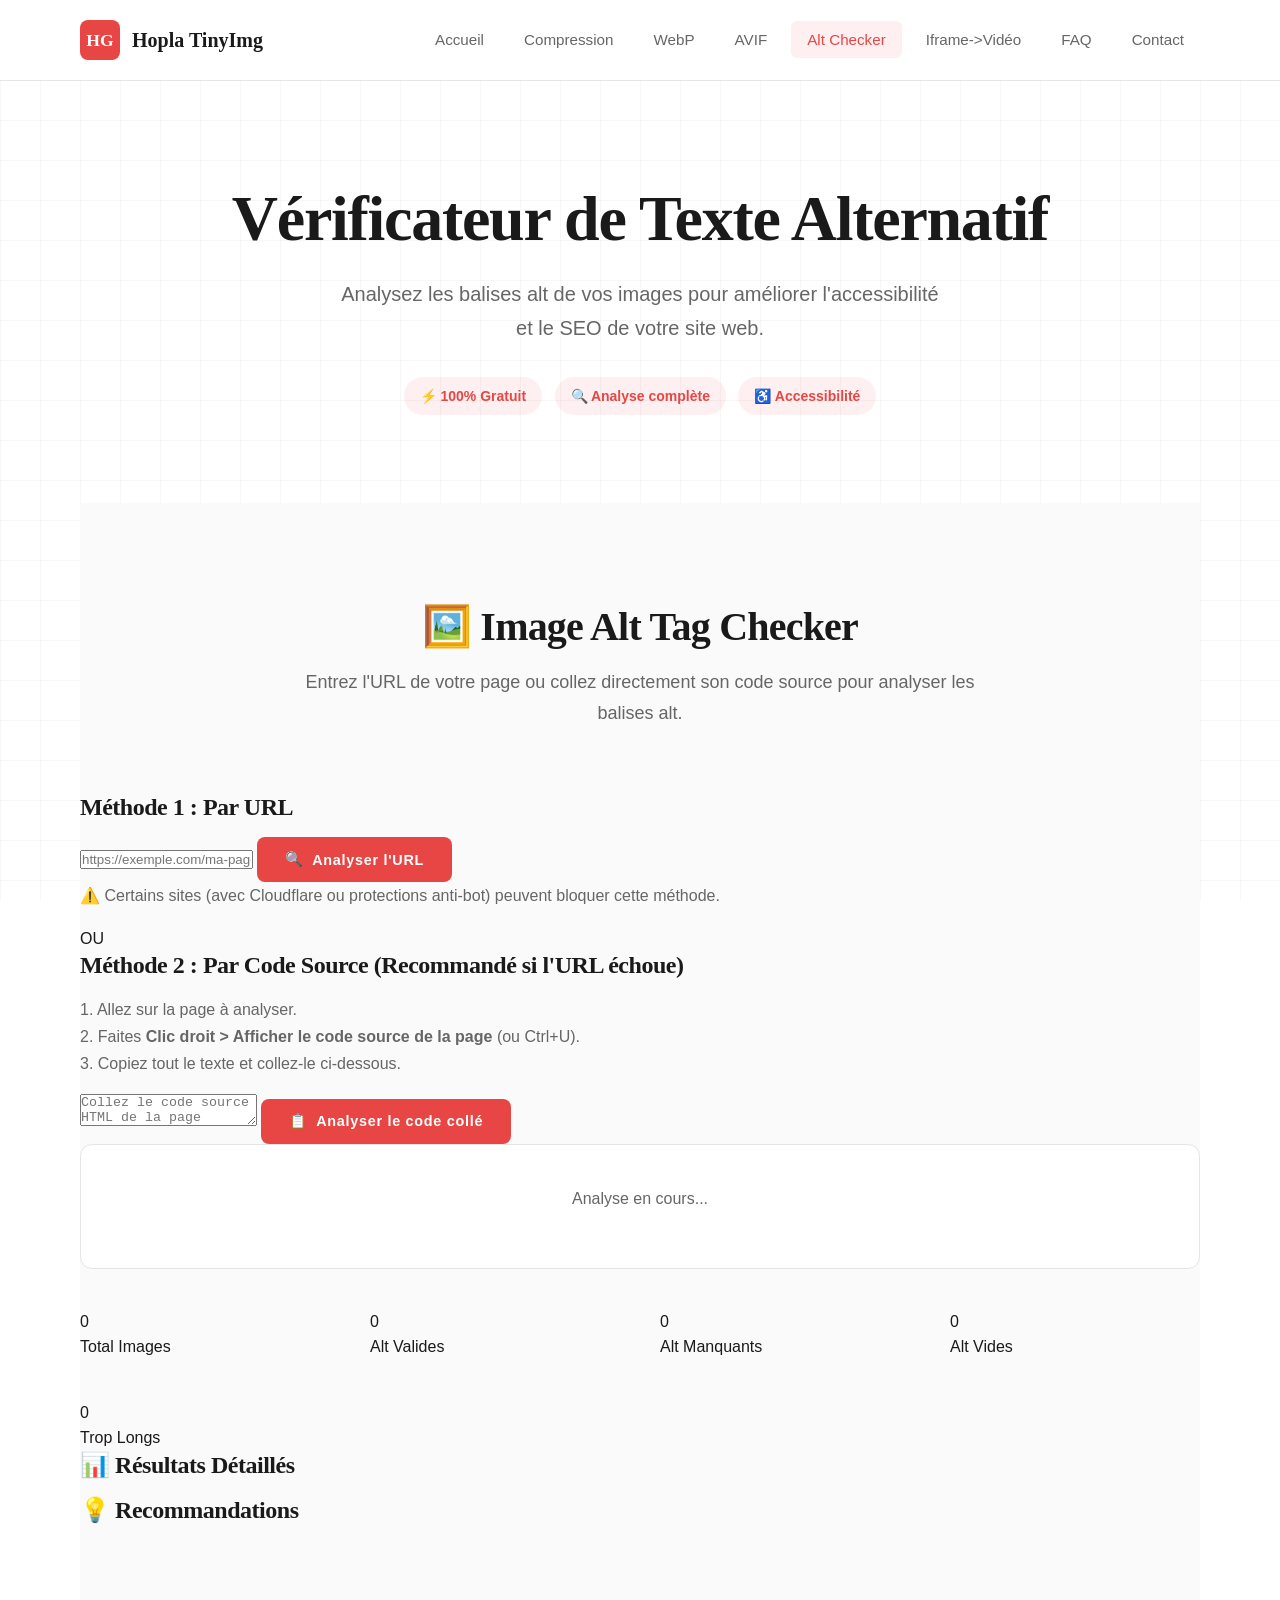
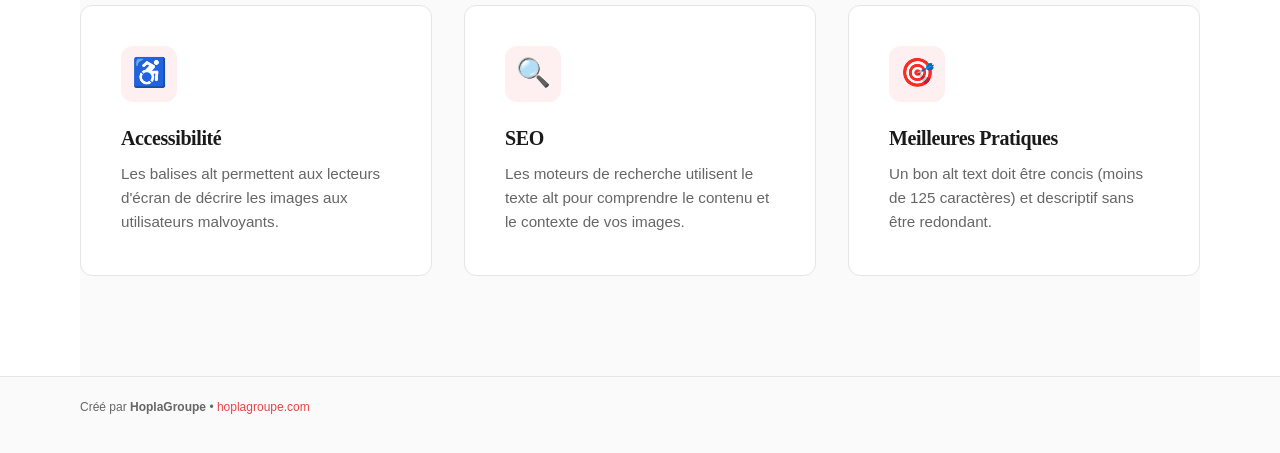
==== commit 9eddc86b: "modification de tout e les pages" ====
--- a/alt-checker.html
+++ b/alt-checker.html
@@ -3,9 +3,10 @@
 <head>
     <meta charset="UTF-8">
     <meta name="viewport" content="width=device-width, initial-scale=1.0">
-    <meta http-equiv="Content-Security-Policy" content="default-src 'self'; img-src 'self' blob: data:; style-src 'self' 'unsafe-inline' https://fonts.googleapis.com; font-src 'self' https://fonts.gstatic.com; script-src 'self' 'unsafe-inline' https://cdnjs.cloudflare.com; connect-src 'self' *;">
+    <meta http-equiv="Content-Security-Policy" content="default-src 'self'; img-src 'self' blob: data:; style-src 'self' 'unsafe-inline' https://fonts.googleapis.com; font-src 'self' https://fonts.gstatic.com; script-src 'self' https://cdnjs.cloudflare.com; connect-src 'self' *;">
     <meta http-equiv="X-Content-Type-Options" content="nosniff">
-    
+    <meta http-equiv="Content-Security-Policy"
+content="default-src 'self'; script-src 'self'; style-src 'self'; img-src 'self' data: https:; object-src 'none'; base-uri 'self'; form-action 'self'; frame-ancestors 'none';">
     <link rel="preconnect" href="https://fonts.googleapis.com">
     <link rel="preconnect" href="https://fonts.gstatic.com" crossorigin>
     <link href="https://fonts.googleapis.com/css2?family=Inter:wght@400;500;600;700;800&display=swap" rel="stylesheet">
--- a/css/style.css
+++ b/css/style.css
@@ -1,4 +1,4 @@
-﻿/* Global reset */
+﻿/* ========== RESET & BASE ========== */
 * {
     margin: 0;
     padding: 0;
@@ -6,35 +6,33 @@
 }
 
 :root {
-    color-scheme: light;
-    font-family: 'Inter', -apple-system, BlinkMacSystemFont, 'Segoe UI', Roboto, Oxygen, Ubuntu, Cantarell, 'Helvetica Neue', sans-serif;
-    font-size: 16px;
+    --primary: #E84545;
+    --primary-dark: #D63838;
+    --primary-light: rgba(232, 69, 69, 0.08);
+    --text: #1A1A1A;
+    --text-light: #666666;
+    --text-muted: #999999;
+    --bg: #FFFFFF;
+    --bg-alt: #FAFAFA;
+    --border: #E5E5E5;
+    --border-light: #F0F0F0;
+    --shadow: rgba(0, 0, 0, 0.04);
+    --shadow-hover: rgba(0, 0, 0, 0.08);
+    
+    --font-serif: 'Playfair Display', Georgia, 'Times New Roman', serif;
+    --font-sans: 'Inter', -apple-system, BlinkMacSystemFont, 'Segoe UI', Roboto, sans-serif;
+    
+    --section-padding: 120px 0;
+    --container-width: 1200px;
+}
+
+html { scroll-behavior: smooth; font-size: 16px; }
+
+body {
+    font-family: var(--font-sans);
+    color: var(--text);
+    background: var(--bg);
     line-height: 1.6;
-    color: #111111;
-    background: #F8F8F7;
-    --bg: #F8F8F7;
-    --surface: #ffffff;
-    --surface-soft: #f1f3f5;
-    --border: #e9ecef;
-    --text: #111111;
-    --muted: #6c757d;
-    --accent: #1d4ed8;
-    --accent-soft: rgba(29, 78, 216, 0.14);
-    --shadow: 0 18px 40px rgba(17, 17, 17, 0.08);
-    --shadow-soft: 0 8px 28px rgba(17, 17, 17, 0.06);
-    --radius: 14px;
-}
-
-html {
-    scroll-behavior: smooth;
-}
-
-body {
-    min-height: 100vh;
-    background: var(--bg);
-    color: var(--text);
-    display: flex;
-    flex-direction: column;
     -webkit-font-smoothing: antialiased;
     -moz-osx-font-smoothing: grayscale;
 }
@@ -42,854 +40,657 @@
 body::before {
     content: '';
     position: fixed;
-    inset: 0;
-    background: radial-gradient(circle at top left, rgba(29, 78, 216, 0.12), transparent 32%),
-                radial-gradient(circle at bottom right, rgba(29, 78, 216, 0.09), transparent 28%);
+    top: 0; left: 0;
+    width: 100%; height: 100%;
+    background-image: 
+        linear-gradient(rgba(0,0,0,0.03) 1px, transparent 1px),
+        linear-gradient(90deg, rgba(0,0,0,0.03) 1px, transparent 1px);
+    background-size: 40px 40px;
     pointer-events: none;
     z-index: -1;
 }
 
-img, picture, svg {
-    display: block;
-    max-width: 100%;
-}
-
-button, input, textarea, select {
-    font: inherit;
-}
-
-a {
-    color: inherit;
-    text-decoration: none;
-}
-
-a:hover {
-    text-decoration: underline;
-}
-
+/* ========== TYPOGRAPHIE ========== */
+h1, h2, h3, h4, h5, h6 {
+    font-family: var(--font-serif);
+    font-weight: 600;
+    line-height: 1.2;
+    color: var(--text);
+    letter-spacing: -0.02em;
+}
+
+h1 { font-size: clamp(2.5rem, 5vw, 4rem); font-weight: 700; margin-bottom: 1.5rem; }
+h2 { font-size: clamp(2rem, 4vw, 3rem); margin-bottom: 1.25rem; }
+h3 { font-size: 1.5rem; margin-bottom: 1rem; }
+
+p { color: var(--text-light); line-height: 1.7; margin-bottom: 1rem; }
+
+a { color: var(--primary); text-decoration: none; transition: color 0.2s ease; }
+a:hover { color: var(--primary-dark); }
+
+/* ========== LAYOUT ========== */
 .container {
-    width: min(1160px, calc(100% - 48px));
+    max-width: var(--container-width);
     margin: 0 auto;
-    padding: 40px 0 60px;
-}
-
-.site-header,
-.navbar {
+    padding: 0 40px;
+}
+
+/* ========== HEADER ========== */
+.site-header {
     position: sticky;
     top: 0;
-    z-index: 100;
+    z-index: 1000;
     background: rgba(255, 255, 255, 0.95);
-    backdrop-filter: blur(12px);
-    border-bottom: 1px solid rgba(233, 236, 239, 0.9);
+    backdrop-filter: blur(10px);
+    border-bottom: 1px solid var(--border);
+    width: 100%;
 }
 
 .nav-container {
-    max-width: 1160px;
+    max-width: var(--container-width);
     margin: 0 auto;
-    padding: 18px 24px;
+    padding: 20px 40px;
     display: flex;
     align-items: center;
     justify-content: space-between;
-    gap: 20px;
-}
-
-.logo {
+    flex-wrap: wrap; /* AJOUTÉ : Empêche le débordement */
+    position: relative;
+    z-index: 1001;
+}
+
+.logo { 
+    display: flex; 
+    align-items: center; 
+    gap: 12px; 
+    flex-shrink: 0;
+}
+
+.logo-icon {
+    width: 40px;
+    height: 40px;
+    background: var(--primary);
+    color: white;
+    border-radius: 8px;
+    display: flex;
+    align-items: center;
+    justify-content: center;
+    font-family: var(--font-serif);
+    font-weight: 700;
+    font-size: 1.1rem;
+}
+
+.logo-text {
+    font-family: var(--font-serif);
+    font-size: 1.25rem;
+    font-weight: 700;
+    color: var(--text);
+}
+
+nav { flex: 1 1 auto; position: relative; } /* Permet à la zone de navigation de s'étendre et d'héberger tous les liens */
+
+/* Assurer un espacement confortable entre les liens du menu */
+.nav-menu { gap: 16px; }
+
+.nav-menu { 
+    display: flex; 
+    gap: 8px; 
+    list-style: none; 
+    align-items: center; 
+    margin: 0;
+    padding: 0;
+    flex-wrap: wrap; /* AJOUTÉ : Permet aux liens de passer à la ligne si manque de place */
+    justify-content: flex-end; /* AJOUTÉ : Aligne le menu à droite */
+}
+
+.nav-link {
+    padding: 10px 16px;
+    border-radius: 6px;
+    color: var(--text-light);
+    font-size: 0.95rem;
+    font-weight: 500;
+    transition: all 0.2s ease;
+    white-space: nowrap; /* Empêche le texte de se couper */
+}
+
+.nav-link:hover, .nav-link.active {
+    color: var(--primary);
+    background: var(--primary-light);
+}
+
+.mobile-menu-btn {
+    display: none;
+    background: none;
+    border: 1px solid var(--border);
+    padding: 8px 12px;
+    border-radius: 6px;
+    cursor: pointer;
+}
+
+/* ========== MÉGA-MENU FULL-WIDTH (AU CLIC) ========== */
+.nav-item-dropdown {
+    position: static;
+}
+
+.dropdown-trigger {
+    cursor: pointer;
+    display: flex;
+    align-items: center;
+    gap: 4px;
+}
+
+.dropdown-arrow {
+    transition: transform 0.25s ease;
+}
+
+.nav-item-dropdown.active .dropdown-arrow {
+    transform: rotate(180deg);
+}
+
+.mega-menu {
+    position: absolute;
+    top: 100%;
+    left: 0;
+    right: 0;
+    width: 100%;
+    background: var(--bg);
+    border-top: 1px solid var(--border);
+    box-shadow: 0 20px 40px rgba(0, 0, 0, 0.08);
+    padding: 32px 40px;
+    opacity: 0;
+    visibility: hidden;
+    transform: translateY(10px);
+    transition: all 0.25s cubic-bezier(0.16, 1, 0.3, 1);
+    z-index: 1100; /* Augmenté pour être au-dessus de .site-header (1000) */
+    display: grid;
+    grid-template-columns: repeat(auto-fit, minmax(220px, 1fr));
+    gap: 16px;
+    justify-content: center;
+    pointer-events: none;
+}
+
+/* Centered inner container for mega-menu content to match site layout */
+.mega-menu-inner { width: 100%; }
+.mega-menu-inner .container { max-width: var(--container-width); margin: 0 auto; padding: 0 40px; display: grid; grid-template-columns: repeat(auto-fit, minmax(260px, 1fr)); gap: 28px; align-items: start; }
+
+.mega-menu { padding: 28px 0; }
+
+/* Affichage au clic (classe .active ajoutée par JS) */
+.nav-item-dropdown.active .mega-menu {
+    opacity: 1;
+    visibility: visible;
+    transform: translateY(0);
+    pointer-events: auto;
+}
+
+.mega-menu-item {
+    display: flex;
+    align-items: flex-start;
+    gap: 14px;
+    padding: 16px;
+    border-radius: 8px;
+    transition: all 0.2s ease;
+    text-decoration: none;
+    color: var(--text);
+    max-width: 320px;
+}
+
+.mega-menu-item:hover {
+    background: var(--primary-light);
+    color: var(--primary);
+}
+
+.mega-menu-item svg {
+    width: 24px;
+    height: 24px;
+    flex-shrink: 0;
+    color: var(--primary);
+    transition: color 0.2s ease;
+}
+
+.mega-menu-item:hover svg {
+    color: var(--primary-dark);
+}
+
+.mega-menu-title {
+    display: block;
+    font-weight: 600;
+    font-size: 0.95rem;
+    margin-bottom: 4px;
+}
+
+.mega-menu-desc {
+    display: block;
+    font-size: 0.8rem;
+    color: var(--text-muted);
+    line-height: 1.4;
+}
+
+/* ========== ACCESSIBLE MEGA-MENU HELPERS ========== */
+.main-nav {}
+
+.nav-item { position: relative; }
+
+.dropdown-trigger {
     display: inline-flex;
     align-items: center;
+    gap: 0.5rem;
+    background: none;
+    border: none;
+    cursor: pointer;
+    padding: 8px 12px;
+    color: var(--text-light);
+    font-weight: 500;
+    border-radius: 6px;
+}
+
+.dropdown-trigger:focus {
+    outline: 2px solid var(--primary);
+    outline-offset: 2px;
+    background: var(--primary-light);
+    color: var(--primary);
+}
+
+.mega-menu {
+    position: absolute;
+    top: 100%;
+    left: 0;
+    min-width: 320px;
+    padding-top: 12px;
+    opacity: 0;
+    visibility: hidden;
+    transform: translateY(8px);
+    transition: all 0.25s ease;
+    z-index: 1100;
+    pointer-events: none;
+}
+
+.nav-item-dropdown:hover .mega-menu,
+.nav-item-dropdown:focus-within .mega-menu,
+.nav-item-dropdown.active .mega-menu,
+.nav-item-dropdown.is-open .mega-menu {
+    opacity: 1;
+    visibility: visible;
+    transform: translateY(0);
+    pointer-events: auto;
+}
+
+.mega-menu-content {
+    display: grid;
     gap: 12px;
-}
-
-.logo-icon {
-    width: 44px;
-    height: 44px;
-    border-radius: 12px;
-    background: rgba(29, 78, 216, 0.12);
-    color: var(--accent);
-    display: grid;
-    place-items: center;
-    font-weight: 800;
-    letter-spacing: 0.02em;
-}
-
-.logo-text {
-    font-size: 1.05rem;
+    min-width: 320px;
+    padding: 16px;
+    border-radius: 16px;
+    background: #fff;
+    box-shadow: 0 12px 30px rgba(0,0,0,0.08);
+}
+
+.mega-menu-item { display: flex; align-items: flex-start; gap: 12px; text-decoration: none; color: var(--text); }
+.mega-menu-item:hover { color: var(--primary); }
+.mega-menu-title { display: block; font-weight: 600; }
+.mega-menu-desc { display: block; font-size: 0.9rem; opacity: 0.7; }
+
+/* Iframe modal for tools */
+.iframe-modal {
+    position: fixed;
+    inset: 0;
+    background: rgba(0,0,0,0.6);
+    display: flex;
+    align-items: center;
+    justify-content: center;
+    z-index: 1200;
+}
+.iframe-wrap {
+    width: 90%;
+    height: 80%;
+    background: #fff;
+    border-radius: 10px;
+    overflow: hidden;
+    box-shadow: 0 30px 80px rgba(0,0,0,0.4);
+    position: relative;
+}
+.iframe-wrap iframe { width: 100%; height: 100%; border: 0; display: block; }
+.iframe-close {
+    position: absolute;
+    top: 10px;
+    right: 10px;
+    background: rgba(255,255,255,0.9);
+    border: 1px solid var(--border);
+    padding: 6px 8px;
+    border-radius: 6px;
+    cursor: pointer;
+}
+
+/* ========== HERO SECTION ========== */
+.hero-section { padding: 100px 0 80px; position: relative; }
+.hero-grid { display: grid; grid-template-columns: 1.2fr 1fr; gap: 80px; align-items: center; }
+.hero-badge {
+    display: inline-block;
+    font-size: 0.75rem;
     font-weight: 700;
-    letter-spacing: -0.02em;
-    color: var(--text);
-}
-
-.nav-menu {
-    display: flex;
-    gap: 12px;
-    list-style: none;
-    align-items: center;
-}
-
-.nav-link {
-    display: inline-flex;
-    align-items: center;
-    padding: 12px 16px;
-    border-radius: 12px;
-    color: var(--muted);
-    font-weight: 600;
-    font-size: 0.95rem;
-    transition: background-color 0.25s ease, color 0.25s ease, transform 0.25s ease;
-}
-
-.nav-link:hover,
-.nav-link.active {
-    color: var(--accent);
-    background: var(--accent-soft);
-}
-
-.mobile-menu-btn {
-    display: none;
-    border: 1px solid rgba(17, 17, 17, 0.08);
-    border-radius: 12px;
-    background: var(--surface);
-    color: var(--text);
-    padding: 12px 14px;
-    cursor: pointer;
-    transition: transform 0.25s ease, box-shadow 0.25s ease;
-}
-
-.mobile-menu-btn:hover {
-    transform: translateY(-1px);
-    box-shadow: var(--shadow-soft);
-}
-
-.hero {
-    margin-top: 20px;
-    background: var(--surface);
-    border: 1px solid var(--border);
-    border-radius: 24px;
-    padding: 48px 46px;
-    box-shadow: var(--shadow-soft);
-}
-
-.hero h1 {
-    font-size: clamp(2.4rem, 5vw, 1.5rem);
-    line-height: 1.05;
-    margin-bottom: 20px;
-    letter-spacing: -0.04em;
-}
-
-.hero p {
-    font-size: 1.05rem;
-    max-width: 760px;
-    color: var(--muted);
-    margin-bottom: 26px;
-}
+    letter-spacing: 0.15em;
+    color: var(--primary);
+    margin-bottom: 24px;
+    padding: 8px 16px;
+    border: 1px solid var(--primary-light);
+    border-radius: 100px;
+}
+.accent-italic { font-family: var(--font-serif); font-style: italic; color: var(--primary); font-weight: 600; }
+.hero-content p { font-size: 1.125rem; margin-bottom: 32px; max-width: 560px; }
+.hero-cta { display: flex; gap: 16px; flex-wrap: wrap; }
+
+.hero { padding: 100px 0 80px; text-align: center; max-width: 900px; margin: 0 auto; }
+.hero h1 { margin-bottom: 1.2rem; }
+.hero p { font-size: 1.25rem; max-width: 600px; margin: 0 auto 2rem; }
 
 .badge {
     display: inline-flex;
     align-items: center;
     gap: 8px;
-    background: rgba(29, 78, 216, 0.08);
-    color: var(--accent);
-    border-radius: 999px;
-    padding: 10px 16px;
-    font-weight: 700;
-    font-size: 0.9rem;
-}
-
-.tool-section {
-    margin-top: 36px;
-    background: var(--surface);
-    border: 1px solid var(--border);
-    border-radius: 24px;
-    box-shadow: var(--shadow-soft);
-    padding: 36px;
-    animation: fadeIn 0.45s ease forwards;
-}
-
-.section-header {
-    margin-bottom: 28px;
-}
-
-.section-title {
-    font-size: 1.6rem;
-    font-weight: 800;
-    margin-bottom: 12px;
-    letter-spacing: -0.03em;
-    color: var(--text);
-}
-
-.section-desc {
-    color: var(--muted);
-    font-size: 1rem;
-    max-width: 720px;
-}
-
+    background: var(--primary-light);
+    color: var(--primary);
+    padding: 8px 16px;
+    border-radius: 100px;
+    font-size: 0.875rem;
+    font-weight: 600;
+    margin: 0 4px 8px;
+}
+
+.hero-visual { position: relative; }
+.code-snippet {
+    background: #1A1A1A;
+    border-radius: 12px;
+    overflow: hidden;
+    box-shadow: 0 20px 60px rgba(0, 0, 0, 0.15);
+    transform: rotate(1deg);
+    transition: transform 0.3s ease;
+}
+.code-snippet:hover { transform: rotate(0deg); }
+.snippet-header { background: #2A2A2A; padding: 12px 16px; display: flex; align-items: center; gap: 8px; }
+.dot { width: 12px; height: 12px; border-radius: 50%; }
+.dot.red { background: #FF5F57; }
+.dot.yellow { background: #FFBD2E; }
+.dot.green { background: #28C840; }
+.snippet-title { margin-left: auto; color: rgba(255, 255, 255, 0.5); font-size: 0.8rem; font-family: 'SF Mono', Monaco, monospace; }
+.snippet-body { padding: 24px; color: #E5E5E5; font-family: 'SF Mono', Monaco, 'Courier New', monospace; font-size: 0.85rem; line-height: 1.7; margin: 0; }
+.snippet-body .key { color: #7DD3FC; }
+.snippet-body .string { color: #FCA5A5; }
+.snippet-body .number { color: #FDE68A; }
+.snippet-body .highlight { color: var(--primary); font-weight: 700; }
+
+/* Stats */
+.stats-section { padding: 40px 0 80px; border-top: 1px solid var(--border); border-bottom: 1px solid var(--border); }
+.stats-grid { display: grid; grid-template-columns: repeat(4, 1fr); gap: 40px; }
+.stat-item { text-align: center; }
+.stat-item .stat-value { font-family: var(--font-serif); font-size: 2.5rem; font-weight: 700; color: var(--text); display: block; margin-bottom: 8px; }
+.stat-item .stat-label { font-size: 0.875rem; color: var(--text-muted); }
+
+/* Sections */
+.tool-section, .features-section { padding: 100px 0; }
+.tool-section { background: var(--bg-alt); }
+.section-header { text-align: center; max-width: 700px; margin: 0 auto 64px; }
+.section-label { display: inline-block; font-size: 0.75rem; font-weight: 700; letter-spacing: 0.2em; color: var(--text-muted); margin-bottom: 16px; }
+.section-title { font-size: 2.5rem; margin-bottom: 1rem; }
+.section-desc { font-size: 1.125rem; color: var(--text-light); }
+
+/* Upload */
 .upload-zone {
-    position: relative;
+    background: white;
     border: 2px dashed var(--border);
-    border-radius: 22px;
-    padding: 46px 38px;
+    border-radius: 16px;
+    padding: 80px 40px;
     text-align: center;
-    background: var(--surface-soft);
-    transition: border-color 0.25s ease, box-shadow 0.25s ease, transform 0.25s ease;
+    transition: all 0.3s ease;
     cursor: pointer;
-}
-
-.upload-zone:hover,
-.upload-zone.dragover {
-    border-color: rgba(29, 78, 216, 0.6);
-    transform: translateY(-1px);
-    box-shadow: 0 16px 32px rgba(17, 17, 17, 0.06);
-}
-
-.upload-icon {
-    width: 72px;
-    height: 72px;
-    margin: 0 auto 22px;
-    border-radius: 18px;
-    background: rgba(29, 78, 216, 0.08);
-    display: grid;
-    place-items: center;
-    font-size: 1.8rem;
-}
-
-.upload-title {
-    font-size: 1.25rem;
-    font-weight: 700;
-    margin-bottom: 10px;
-    color: var(--text);
-}
-
-.upload-text {
-    color: var(--muted);
-    margin-bottom: 18px;
-    font-size: 1rem;
-}
-
-.upload-limits {
-    display: flex;
-    justify-content: center;
-    gap: 12px;
-    flex-wrap: wrap;
-    margin-top: 18px;
-}
-
-.limit-tag {
-    background: var(--surface);
-    border: 1px solid var(--border);
-    color: var(--muted);
-    border-radius: 999px;
-    padding: 10px 16px;
-    font-size: 0.9rem;
-    font-weight: 600;
-}
-
-.file-input {
-    display: none;
-}
-
-.btn {
-    display: inline-flex;
-    align-items: center;
-    justify-content: center;
-    gap: 10px;
-    padding: 14px 28px;
-    border-radius: 12px;
-    border: none;
-    font-weight: 700;
-    font-size: 0.95rem;
-    cursor: pointer;
-    transition: transform 0.25s ease, box-shadow 0.25s ease, background-color 0.25s ease;
-    background: var(--accent);
-    color: #ffffff;
-    box-shadow: 0 14px 30px rgba(29, 78, 216, 0.18);
-}
-
-.btn:hover {
-    transform: translateY(-1px);
-    box-shadow: 0 18px 36px rgba(29, 78, 216, 0.16);
-}
-
-.btn:disabled {
-    opacity: 0.55;
-    cursor: not-allowed;
-    box-shadow: none;
-    transform: none;
-}
-
-.btn-zip,
-.btn-success,
-.btn-danger {
-    background: var(--surface);
-    color: var(--text);
-    border: 1px solid var(--border);
-    box-shadow: none;
-}
-
-.btn-zip:hover,
-.btn-success:hover,
-.btn-danger:hover {
-    background: var(--surface);
-    border-color: rgba(29, 78, 216, 0.4);
-    color: var(--accent);
-}
-
-.btn-success {
-    color: var(--accent);
-}
-
-.btn-danger {
-    color: var(--muted);
-}
-
-.controls {
-    background: var(--surface-soft);
-    padding: 28px;
-    border-radius: 20px;
-    border: 1px solid var(--border);
-    display: flex;
-    align-items: center;
-    gap: 20px;
-    flex-wrap: wrap;
-    margin: 32px 0;
-}
-
-.control-label {
-    font-weight: 700;
-    color: var(--text);
-}
-
-.slider-container {
-    flex: 1;
-    min-width: 180px;
-}
-
-.slider {
-    width: 100%;
-    height: 10px;
-    border-radius: 999px;
-    background: linear-gradient(90deg, var(--accent) 0%, rgba(29, 78, 216, 0.28) 100%);
-    outline: none;
-    -webkit-appearance: none;
-}
-
-.slider::-webkit-slider-thumb {
-    -webkit-appearance: none;
-    appearance: none;
-    width: 24px;
-    height: 24px;
-    border-radius: 50%;
-    background: var(--surface);
-    border: 4px solid var(--accent);
-    cursor: pointer;
-    box-shadow: 0 8px 20px rgba(17, 17, 17, 0.12);
-}
-
-.quality-value {
-    min-width: 70px;
-    display: inline-flex;
-    align-items: center;
-    justify-content: center;
-    border-radius: 999px;
-    background: var(--accent-soft);
-    color: var(--accent);
-    font-weight: 700;
-    padding: 12px 18px;
-}
-
-.images-grid {
-    display: grid;
-    grid-template-columns: repeat(auto-fill, minmax(280px, 1fr));
-    gap: 20px;
-    margin-top: 32px;
-}
-
-.image-card {
-    background: var(--surface);
-    border: 1px solid var(--border);
-    border-radius: 20px;
-    padding: 24px;
-    transition: transform 0.25s ease, box-shadow 0.25s ease, border-color 0.25s ease;
-}
-
-.image-card:hover {
-    transform: translateY(-2px);
-    box-shadow: var(--shadow-soft);
-    border-color: rgba(29, 78, 216, 0.2);
-}
-
-.image-preview {
-    display: flex;
-    gap: 16px;
-    margin-bottom: 20px;
-}
-
-.preview-box {
-    flex: 1;
-    text-align: center;
-}
-
-.preview-label {
-    font-size: 0.76rem;
-    letter-spacing: 0.12em;
-    text-transform: uppercase;
-    color: var(--muted);
-    margin-bottom: 10px;
-}
-
-.preview-image {
-    width: 100%;
-    height: 170px;
-    object-fit: contain;
-    border-radius: 16px;
-    background: var(--bg);
-    border: 1px solid var(--border);
-}
-
-.image-info {
-    margin-bottom: 18px;
-}
-
-.image-name {
-    font-weight: 700;
-    color: var(--text);
-    margin-bottom: 10px;
-    word-break: break-word;
-}
-
-.size-comparison {
-    display: flex;
-    align-items: center;
-    gap: 10px;
-    flex-wrap: wrap;
-}
-
-.size-box,
-.savings {
-    padding: 10px 14px;
-    border-radius: 999px;
-    font-size: 0.85rem;
-    font-weight: 700;
-}
-
-.size-original {
-    background: #f8f9fa;
-    color: var(--muted);
-}
-
-.size-compressed {
-    background: #e7f1ff;
-    color: var(--accent);
-}
-
-.savings {
-    background: var(--accent-soft);
-    color: var(--accent);
-}
-
-.action-buttons {
-    display: flex;
-    gap: 12px;
-    flex-wrap: wrap;
-}
-
-.btn-small {
-    padding: 12px 18px;
-    font-size: 0.9rem;
-}
-
-.action-bar {
-    display: flex;
-    justify-content: center;
-    flex-wrap: wrap;
-    gap: 12px;
-    margin-top: 28px;
-    padding: 24px;
-    border-radius: 20px;
-    background: var(--surface-soft);
-    border: 1px solid var(--border);
-}
-
-.stats-container {
-    display: grid;
-    grid-template-columns: repeat(auto-fit, minmax(200px, 1fr));
-    gap: 18px;
-    margin-top: 30px;
-}
-
-.stat-card {
-    background: var(--surface);
-    border: 1px solid var(--border);
-    border-radius: 18px;
-    padding: 24px;
-    text-align: center;
-}
-
-.stat-value {
-    font-size: 2.1rem;
-    font-weight: 800;
-    color: var(--accent);
-    margin-bottom: 10px;
-}
-
-.stat-label {
-    color: var(--muted);
-    font-weight: 600;
-}
-
-.features {
-    display: grid;
-    grid-template-columns: repeat(auto-fit, minmax(240px, 1fr));
-    gap: 20px;
-    margin-top: 32px;
-}
-
-.feature-card {
-    background: var(--surface);
-    border-radius: 20px;
-    border: 1px solid var(--border);
-    padding: 30px 26px;
-    transition: transform 0.25s ease, box-shadow 0.25s ease;
-}
-
-.feature-card:hover {
-    transform: translateY(-2px);
-    box-shadow: var(--shadow-soft);
-}
-
-.feature-icon {
-    width: 60px;
-    height: 60px;
-    display: grid;
-    place-items: center;
-    border-radius: 16px;
-    background: rgba(29, 78, 216, 0.08);
-    color: var(--accent);
-    margin-bottom: 20px;
-    font-size: 1.5rem;
-}
-
-.feature-title {
-    font-size: 1.05rem;
-    font-weight: 700;
-    color: var(--text);
-    margin-bottom: 12px;
-}
-
-.feature-text {
-    color: var(--muted);
-    line-height: 1.7;
-}
-
-.footer {
-    background: var(--surface);
-    border-top: 1px solid var(--border);
-    padding: 32px 24px;
-    color: var(--muted);
-    text-align: center;
-}
-
-.footer-inner {
-    max-width: 900px;
-    margin: 0 auto;
-    display: flex;
-    flex-direction: column;
-    gap: 10px;
-}
-
-.footer p {
-    font-size: 0.95rem;
-}
-
-.footer-note {
-    margin-top: 4px;
-    opacity: 0.8;
-}
-
-.footer a {
-    color: var(--accent);
-    text-decoration: none;
-}
-
-.footer a:hover {
-    text-decoration: underline;
-}
-
-.format-selector {
-    background: var(--surface-soft);
-    padding: 28px;
-    border-radius: 22px;
-    border: 1px solid var(--border);
-    margin: 28px 0;
-}
-
-.format-selector-title {
-    color: var(--text);
-    font-size: 1.05rem;
-    font-weight: 700;
-    margin-bottom: 20px;
-}
-
-.format-buttons,
-.quick-convert {
-    display: flex;
-    gap: 12px;
-    flex-wrap: wrap;
-    align-items: center;
-}
-
-.format-btn,
-.quick-btn {
-    padding: 12px 22px;
-    border-radius: 12px;
-    border: 1px solid var(--border);
-    background: var(--surface);
-    color: var(--text);
-    cursor: pointer;
-    transition: background-color 0.25s ease, border-color 0.25s ease, color 0.25s ease;
-}
-
-.format-btn:hover,
-.quick-btn:hover {
-    border-color: rgba(29, 78, 216, 0.4);
-    color: var(--accent);
-}
-
-.format-btn.active {
-    background: var(--accent);
-    color: #ffffff;
-    border-color: var(--accent);
-}
-
-.format-arrow {
-    color: var(--muted);
-    font-size: 1.25rem;
-    font-weight: 700;
-}
-
-.format-source {
-    color: var(--accent);
-    font-weight: 700;
-    font-size: 1rem;
-}
-
-.divider {
-    position: relative;
-    text-align: center;
-    margin: 34px 0;
-    color: var(--muted);
-    font-size: 0.85rem;
-    letter-spacing: 0.2em;
-    text-transform: uppercase;
-}
-
-.divider::before,
-.divider::after {
-    content: '';
-    position: absolute;
-    top: 50%;
-    width: 40%;
-    height: 1px;
-    background: var(--border);
-}
-
-.divider::before { left: 0; }
-.divider::after { right: 0; }
-
-.html-textarea {
-    width: 100%;
-    min-height: 220px;
-    border: 1px solid var(--border);
-    border-radius: 18px;
-    padding: 18px;
-    font-family: 'Courier New', monospace;
-    background: var(--surface);
-    color: var(--text);
-    font-size: 0.95rem;
-    resize: vertical;
-    transition: border-color 0.25s ease, box-shadow 0.25s ease;
-}
-
-.html-textarea:focus {
-    outline: none;
-    border-color: var(--accent);
-    box-shadow: 0 0 0 6px rgba(29, 78, 216, 0.08);
-}
-
-.html-textarea::placeholder {
-    color: rgba(17, 17, 17, 0.35);
-}
-
-.alt-checker-input {
-    background: var(--surface-soft);
-    border: 1px solid var(--border);
-    border-radius: 22px;
-    padding: 32px;
-    margin-bottom: 30px;
-}
-
-.alt-checker-input h3 {
-    margin-bottom: 16px;
-    color: var(--text);
-    font-size: 1.2rem;
-}
-
-.alt-checker-input .input-hint {
-    color: var(--muted);
-    font-size: 0.96rem;
-    line-height: 1.8;
-}
-
-.alt-checker-input .input-group {
-    display: flex;
-    gap: 12px;
-    align-items: center;
-    flex-wrap: wrap;
-}
-
-.url-input {
-    flex: 1;
-    min-width: 220px;
-    padding: 16px 18px;
-    border-radius: 14px;
-    border: 1px solid var(--border);
-    background: var(--surface);
-    color: var(--text);
-    font-size: 0.98rem;
-}
-
-.url-input:focus {
-    outline: none;
-    border-color: var(--accent);
-    box-shadow: 0 0 0 6px rgba(29, 78, 216, 0.08);
-}
-
-.loading-container {
-    display: flex;
-    flex-direction: column;
-    align-items: center;
-    justify-content: center;
-    gap: 14px;
-    padding: 30px;
-    background: var(--surface-soft);
-    border: 1px solid var(--border);
-    border-radius: 22px;
-    margin: 20px 0;
-}
-
-.loading {
-    display: inline-block;
-    width: 22px;
-    height: 22px;
-    border: 3px solid rgba(29, 78, 216, 0.2);
-    border-top-color: var(--accent);
-    border-radius: 50%;
-    animation: spin 0.9s linear infinite;
-}
-
-@keyframes spin {
-    to { transform: rotate(360deg); }
-}
-
-@keyframes fadeIn {
-    from { opacity: 0; transform: translateY(24px); }
-    to { opacity: 1; transform: translateY(0); }
-}
-
-@media (max-width: 900px) {
-    .nav-container {
-        flex-wrap: wrap;
-        padding: 18px 20px;
-    }
-
-    .nav-menu {
-        order: 3;
-        width: 100%;
-        display: none;
-        flex-direction: column;
-        gap: 10px;
-        background: var(--surface);
-        border: 1px solid var(--border);
-        border-radius: 18px;
-        padding: 20px;
-        box-shadow: var(--shadow-soft);
-        margin-top: 14px;
-    }
-
+    margin-bottom: 40px;
+}
+.upload-zone:hover, .upload-zone.dragover { border-color: var(--primary); background: var(--primary-light); transform: translateY(-2px); }
+.upload-icon { width: 80px; height: 80px; margin: 0 auto 24px; background: var(--primary-light); border-radius: 50%; display: flex; align-items: center; justify-content: center; font-size: 2.5rem; }
+.upload-title { font-family: var(--font-serif); font-size: 1.75rem; margin-bottom: 12px; color: var(--text); }
+.upload-text { color: var(--text-light); margin-bottom: 24px; }
+.upload-limits { display: flex; justify-content: center; gap: 12px; flex-wrap: wrap; margin-top: 24px; }
+.limit-tag { background: var(--bg-alt); border: 1px solid var(--border); padding: 6px 12px; border-radius: 100px; font-size: 0.875rem; color: var(--text-muted); }
+.file-input { display: none; }
+
+/* Boutons */
+.btn { display: inline-flex; align-items: center; gap: 8px; padding: 14px 28px; background: var(--primary); color: white; border: none; border-radius: 8px; font-family: var(--font-sans); font-size: 0.9rem; font-weight: 600; letter-spacing: 0.05em; cursor: pointer; transition: all 0.2s ease; }
+.btn-primary { background: var(--primary); color: white; }
+.btn-primary:hover { background: var(--primary-dark); transform: translateY(-1px); color: white; }
+.btn-outline { background: transparent; color: var(--text); border: 1px solid var(--border); }
+.btn-outline:hover { border-color: var(--text); color: var(--text); }
+.btn:hover { background: var(--primary-dark); transform: translateY(-1px); }
+.btn:disabled { opacity: 0.5; cursor: not-allowed; transform: none; }
+.btn-zip, .btn-success, .btn-danger { background: white; color: var(--text); border: 1px solid var(--border); }
+.btn-zip:hover, .btn-success:hover { background: var(--bg-alt); border-color: var(--primary); color: var(--primary); }
+.btn-danger:hover { border-color: var(--primary); color: var(--primary); }
+
+/* Controls */
+.controls { background: white; border: 1px solid var(--border); border-radius: 12px; padding: 24px 32px; margin-bottom: 40px; display: flex; align-items: center; gap: 24px; flex-wrap: wrap; }
+.control-label { font-weight: 600; }
+.slider-container { flex: 1; min-width: 200px; }
+.slider { width: 100%; height: 4px; border-radius: 2px; background: var(--border); outline: none; -webkit-appearance: none; }
+.slider::-webkit-slider-thumb { -webkit-appearance: none; width: 18px; height: 18px; border-radius: 50%; background: var(--primary); cursor: pointer; }
+.quality-value { display: inline-block; background: var(--primary-light); color: var(--primary); padding: 4px 12px; border-radius: 100px; font-weight: 600; font-size: 0.875rem; min-width: 50px; text-align: center; }
+
+/* Format */
+.format-selector { background: white; border: 1px solid var(--border); border-radius: 12px; padding: 32px; margin-bottom: 40px; }
+.format-selector-title { font-weight: 600; margin-bottom: 20px; }
+.format-buttons { display: flex; align-items: center; gap: 16px; }
+.format-btn, .quick-btn { padding: 10px 20px; background: white; border: 1px solid var(--border); border-radius: 6px; cursor: pointer; transition: all 0.2s ease; }
+.format-btn:hover, .format-btn.active, .quick-btn:hover { background: var(--primary); color: white; border-color: var(--primary); }
+.format-arrow { color: var(--text-muted); }
+.quick-convert { display: flex; gap: 12px; margin-bottom: 40px; flex-wrap: wrap; }
+
+/* Action Bar */
+.action-bar { background: white; border: 1px solid var(--border); border-radius: 12px; padding: 24px; display: flex; gap: 12px; flex-wrap: wrap; margin-bottom: 40px; }
+.stats-container { display: grid; grid-template-columns: repeat(auto-fit, minmax(200px, 1fr)); gap: 24px; margin-bottom: 40px; }
+.stat-card { background: white; border: 1px solid var(--border); border-radius: 12px; padding: 32px; text-align: center; }
+.stat-card .stat-value { font-family: var(--font-serif); font-size: 2.5rem; font-weight: 700; color: var(--primary); display: block; margin-bottom: 8px; }
+.stat-card .stat-label { font-size: 0.875rem; color: var(--text-muted); }
+
+/* Images Grid */
+.images-grid { display: grid; grid-template-columns: repeat(auto-fill, minmax(300px, 1fr)); gap: 24px; margin-bottom: 40px; }
+.image-card { background: white; border: 1px solid var(--border); border-radius: 12px; padding: 24px; transition: all 0.3s ease; }
+.image-card:hover { box-shadow: 0 8px 24px var(--shadow-hover); transform: translateY(-2px); }
+.image-preview { display: flex; gap: 16px; margin-bottom: 20px; }
+.preview-box { flex: 1; text-align: center; }
+.preview-label { font-size: 0.75rem; text-transform: uppercase; letter-spacing: 0.05em; color: var(--text-muted); margin-bottom: 8px; }
+.preview-image { width: 100%; height: 150px; object-fit: contain; border-radius: 8px; background: var(--bg-alt); border: 1px solid var(--border-light); }
+.image-name { font-weight: 600; margin-bottom: 12px; word-break: break-word; }
+.size-comparison { display: flex; align-items: center; gap: 8px; flex-wrap: wrap; margin-bottom: 16px; }
+.size-box, .savings { padding: 4px 12px; border-radius: 100px; font-size: 0.875rem; font-weight: 600; }
+
+/* ========== FOOTER ========== */
+.size-original { background: var(--bg-alt); color: var(--text-muted); }
+.size-compressed, .savings { background: var(--primary-light); color: var(--primary); }
+.action-buttons { display: flex; gap: 12px; flex-wrap: wrap; }
+.btn-small { padding: 10px 16px; font-size: 0.85rem; }
+
+/* Features */
+.features-grid { display: grid; grid-template-columns: repeat(auto-fit, minmax(280px, 1fr)); gap: 24px; }
+.feature-card { background: white; border: 1px solid var(--border); border-radius: 12px; padding: 40px 32px; text-decoration: none; transition: all 0.3s ease; display: block; }
+.feature-card:hover { border-color: var(--primary); transform: translateY(-4px); box-shadow: 0 12px 32px var(--shadow-hover); }
+.feature-card .feature-icon { width: 56px; height: 56px; background: var(--primary-light); border-radius: 12px; display: flex; align-items: center; justify-content: center; font-size: 1.75rem; margin-bottom: 24px; }
+.feature-card .feature-title { font-family: var(--font-serif); font-size: 1.25rem; margin-bottom: 12px; color: var(--text); }
+.feature-card .feature-text { color: var(--text-light); font-size: 0.95rem; line-height: 1.6; margin: 0; }
+.features { display: grid; grid-template-columns: repeat(auto-fit, minmax(300px, 1fr)); gap: 32px; margin-top: 80px; }
+.features .feature-card { padding: 40px; }
+
+/* Loading */
+.loading-container { background: white; border: 1px solid var(--border); border-radius: 12px; padding: 40px; text-align: center; margin-bottom: 40px; }
+.loading { display: inline-block; width: 40px; height: 40px; border: 3px solid var(--border); border-top-color: var(--primary); border-radius: 50%; animation: spin 0.8s linear infinite; }
+@keyframes spin { to { transform: rotate(360deg); } }
+.progress-container { max-width: 500px; margin: 20px auto 0; }
+.progress-bar { height: 4px; background: var(--border); border-radius: 2px; overflow: hidden; }
+.progress-fill { height: 100%; background: var(--primary); width: 0%; transition: width 0.3s ease; }
+
+/* File List */
+.file-list-summary { background: white; border: 1px solid var(--border); border-radius: 12px; padding: 24px; margin-bottom: 40px; }
+.file-list-summary strong { display: block; margin-bottom: 12px; color: var(--text); }
+.file-list-summary ul { list-style: none; color: var(--text-light); }
+.file-list-summary li { padding: 4px 0; }
+
+/* Footer */
+.footer { background: var(--bg-alt); border-top: 1px solid var(--border); padding: 20px 0 20px; margin-top: 0; }
+.footer-inner { max-width: var(--container-width); margin: 0 auto; padding: 0 40px; display: grid; grid-template-columns: 2fr 1fr 1fr; gap: 60px; }
+.footer-brand { max-width: 300px; }
+.footer-brand .logo { margin-bottom: 16px; }
+.footer-brand .logo-text { color: var(--text); margin-bottom: 16px; display: block; }
+.footer-brand p { color: var(--text-light); font-size: 0.95rem; }
+.footer-column h4 { font-family: var(--font-sans); font-size: 0.75rem; font-weight: 700; text-transform: uppercase; letter-spacing: 0.15em; color: var(--text-muted); margin-bottom: 20px; }
+.footer-column ul { list-style: none; }
+.footer-column li { margin-bottom: 12px; }
+.footer-column a { color: var(--text-light); font-size: 0.95rem; transition: color 0.2s ease; }
+.footer-column a:hover { color: var(--primary); }
+.footer-bottom { max-width: var(--container-width); margin: 60px auto 0; padding: 30px 40px 0; border-top: 1px solid var(--border); display: flex; justify-content: space-between; align-items: center; color: var(--text-muted); font-size: 0.875rem; }
+.footer-bottom a { color: var(--text); font-weight: 600; }
+
+/* Contact */
+.contact-email-box { display: inline-flex; align-items: center; gap: 16px; background: white; border: 2px solid var(--border); padding: 24px 40px; border-radius: 16px; font-family: var(--font-serif); font-size: 1.5rem; font-weight: 600; color: var(--text); text-decoration: none; transition: all 0.3s ease; }
+.contact-email-box:hover { border-color: var(--primary); color: var(--primary); transform: translateY(-2px); box-shadow: 0 12px 32px var(--shadow-hover); }
+.contact-email-box svg { color: var(--primary); }
+
+/* FAQ */
+.faq-list { display: flex; flex-direction: column; gap: 16px; }
+.faq-item { background: white; border: 1px solid var(--border); border-radius: 12px; overflow: hidden; transition: border-color 0.2s ease; }
+.faq-item[open] { border-color: var(--primary); }
+.faq-question { display: flex; justify-content: space-between; align-items: center; padding: 24px; font-family: var(--font-sans); font-size: 1.05rem; font-weight: 600; color: var(--text); cursor: pointer; list-style: none; }
+.faq-question::-webkit-details-marker { display: none; }
+.faq-question:hover { color: var(--primary); }
+.faq-icon { width: 20px; height: 20px; transition: transform 0.3s ease; flex-shrink: 0; }
+.faq-item[open] .faq-icon { transform: rotate(180deg); color: var(--primary); }
+.faq-answer { padding: 0 24px 24px; color: var(--text-light); line-height: 1.7; border-top: 1px solid var(--border-light); margin-top: -8px; padding-top: 16px; }
+
+/* Animations */
+@keyframes fadeIn { from { opacity: 0; transform: translateY(20px); } to { opacity: 1; transform: translateY(0); } }
+.tool-section { animation: fadeIn 0.6s ease; }
+
+/* ========== RESPONSIVE ========== */
+@media (max-width: 968px) {
+    .hero-grid { grid-template-columns: 1fr; gap: 48px; }
+    .stats-grid { grid-template-columns: repeat(2, 1fr); gap: 32px; }
+    .footer-inner { grid-template-columns: 1fr; gap: 40px; }
+    .footer-bottom { flex-direction: column; gap: 12px; text-align: center; }
+    
+    .nav-menu { display: none; }
+    .mobile-menu-btn { display: block; }
     .nav-menu.show {
         display: flex;
+        flex-direction: column;
+        position: absolute;
+        top: calc(100% + 4px);
+        left: 0;
+        right: 0;
+        background: white;
+        padding: 20px;
+        border: 1px solid var(--border);
+        border-top: none;
+        box-shadow: var(--shadow-hover);
+        z-index: 1050;
+        max-height: calc(100vh - 80px);
+        overflow-y: auto;
     }
-
-    .nav-link {
+    .nav-item-dropdown { width: 100%; }
+
+    /* Full-width trigger buttons on mobile */
+    .dropdown-trigger {
         width: 100%;
-        text-align: center;
+        display: flex;
+        justify-content: space-between;
+        align-items: center;
+        padding: 12px 16px;
+        background: none;
+        border: none;
+        color: var(--text);
     }
 
-    .mobile-menu-btn {
-        display: inline-flex;
+    .nav-item-dropdown.active .dropdown-arrow,
+    .nav-item-dropdown.is-open .dropdown-arrow { transform: rotate(180deg); }
+
+    /* Mobile: mega-menu becomes a collapsible block inside the vertical nav-menu */
+    .mega-menu {
+        position: static;
+        transform: none;
+        width: 100%;
+        box-shadow: none;
+        border: none;
+        padding: 0;
+        margin: 0;
+        display: none;
+        opacity: 1;
+        visibility: visible;
+        pointer-events: auto;
     }
-}
-
-@media (max-width: 768px) {
-    .container {
-        width: min(100%, calc(100% - 32px));
-        padding: 28px 0 48px;
+
+    .nav-item-dropdown.active .mega-menu,
+    .nav-item-dropdown.is-open .mega-menu { display: block; }
+
+    .mega-menu-content {
+        display: block;
+        padding: 8px 0 12px;
+        background: transparent;
+        border-radius: 0;
     }
 
-    .hero {
-        padding: 32px 26px;
-    }
-
-    .tool-section {
-        padding: 28px 22px;
-    }
-
-    .upload-zone {
-        padding: 32px 24px;
-    }
-
-    .upload-title {
-        font-size: 1.15rem;
-    }
-
-    .images-grid {
-        grid-template-columns: 1fr;
-    }
-
-    .controls,
-    .action-bar,
-    .format-buttons,
-    .quick-convert {
-        flex-direction: column;
-        align-items: stretch;
-    }
-
-    .btn,
-    .btn-zip,
-    .btn-success,
-    .btn-danger,
-    .format-btn,
-    .quick-btn {
+    .mega-menu-item {
+        display: flex;
+        gap: 12px;
+        padding: 12px 16px;
+        align-items: center;
+        border-bottom: 1px solid var(--border-light);
         width: 100%;
     }
-}
-
-@media (max-width: 480px) {
-    .nav-container {
-        padding: 16px 18px;
-    }
-
-    .hero h1 {
-        font-size: 2.2rem;
-    }
-
-    .hero p,
-    .section-desc,
-    .upload-text,
-    .feature-text {
-        font-size: 0.98rem;
-    }
-
-    .upload-icon {
-        width: 64px;
-        height: 64px;
-        font-size: 1.5rem;
-    }
-}
+
+    .mega-menu-item svg { flex-shrink: 0; width: 28px; height: 24px; }
+
+    .mega-menu-item:last-child { border-bottom: none; }
+
+    /* Ensure the nav-menu sits above page content on mobile */
+    .site-header { position: sticky; top: 0; z-index: 1100; }
+}
+
+/* Contact page — offers layout: 3 columns on desktop, stacked on small screens */
+.contact-offers { display: grid; grid-template-columns: repeat(3, 1fr); gap: 20px; align-items: start; }
+.contact-offers .feature-card { text-align: left; padding: 24px 20px; }
+
+@media (max-width: 900px) {
+    .contact-offers { grid-template-columns: 1fr; }
+}
+
+@media (max-width: 640px) {
+    .container { padding: 0 24px; }
+    .nav-container { padding: 16px 24px; }
+    .hero-section, .hero, .tool-section, .features-section { padding: 60px 0; }
+    .upload-zone { padding: 48px 24px; }
+    .controls, .format-selector { padding: 24px; flex-direction: column; align-items: stretch; }
+    .images-grid, .features-grid, .features { grid-template-columns: 1fr; }
+    .action-bar { flex-direction: column; }
+    .btn, .btn-primary, .btn-outline { width: 100%; justify-content: center; }
+    .contact-email-box { font-size: 1.1rem; padding: 20px 24px; flex-direction: column; text-align: center; }
+}
+
+/* Skip link for accessibility */
+.skip-link {
+    position: absolute;
+    left: -999px;
+    top: auto;
+    width: 1px;
+    height: 1px;
+    overflow: hidden;
+}
+.skip-link:focus {
+    position: static;
+    left: 0;
+    top: 0;
+    width: auto;
+    height: auto;
+    padding: 12px 16px;
+    background: var(--primary);
+    color: white;
+    z-index: 2000;
+}
+
+/* Strong override for simple footer layout (two paragraphs left/right, smaller height) */
+
+/* Reduce footer text size per request */
+.footer, .footer p, .footer a, .footer-bottom { font-size: 0.75rem; }
+
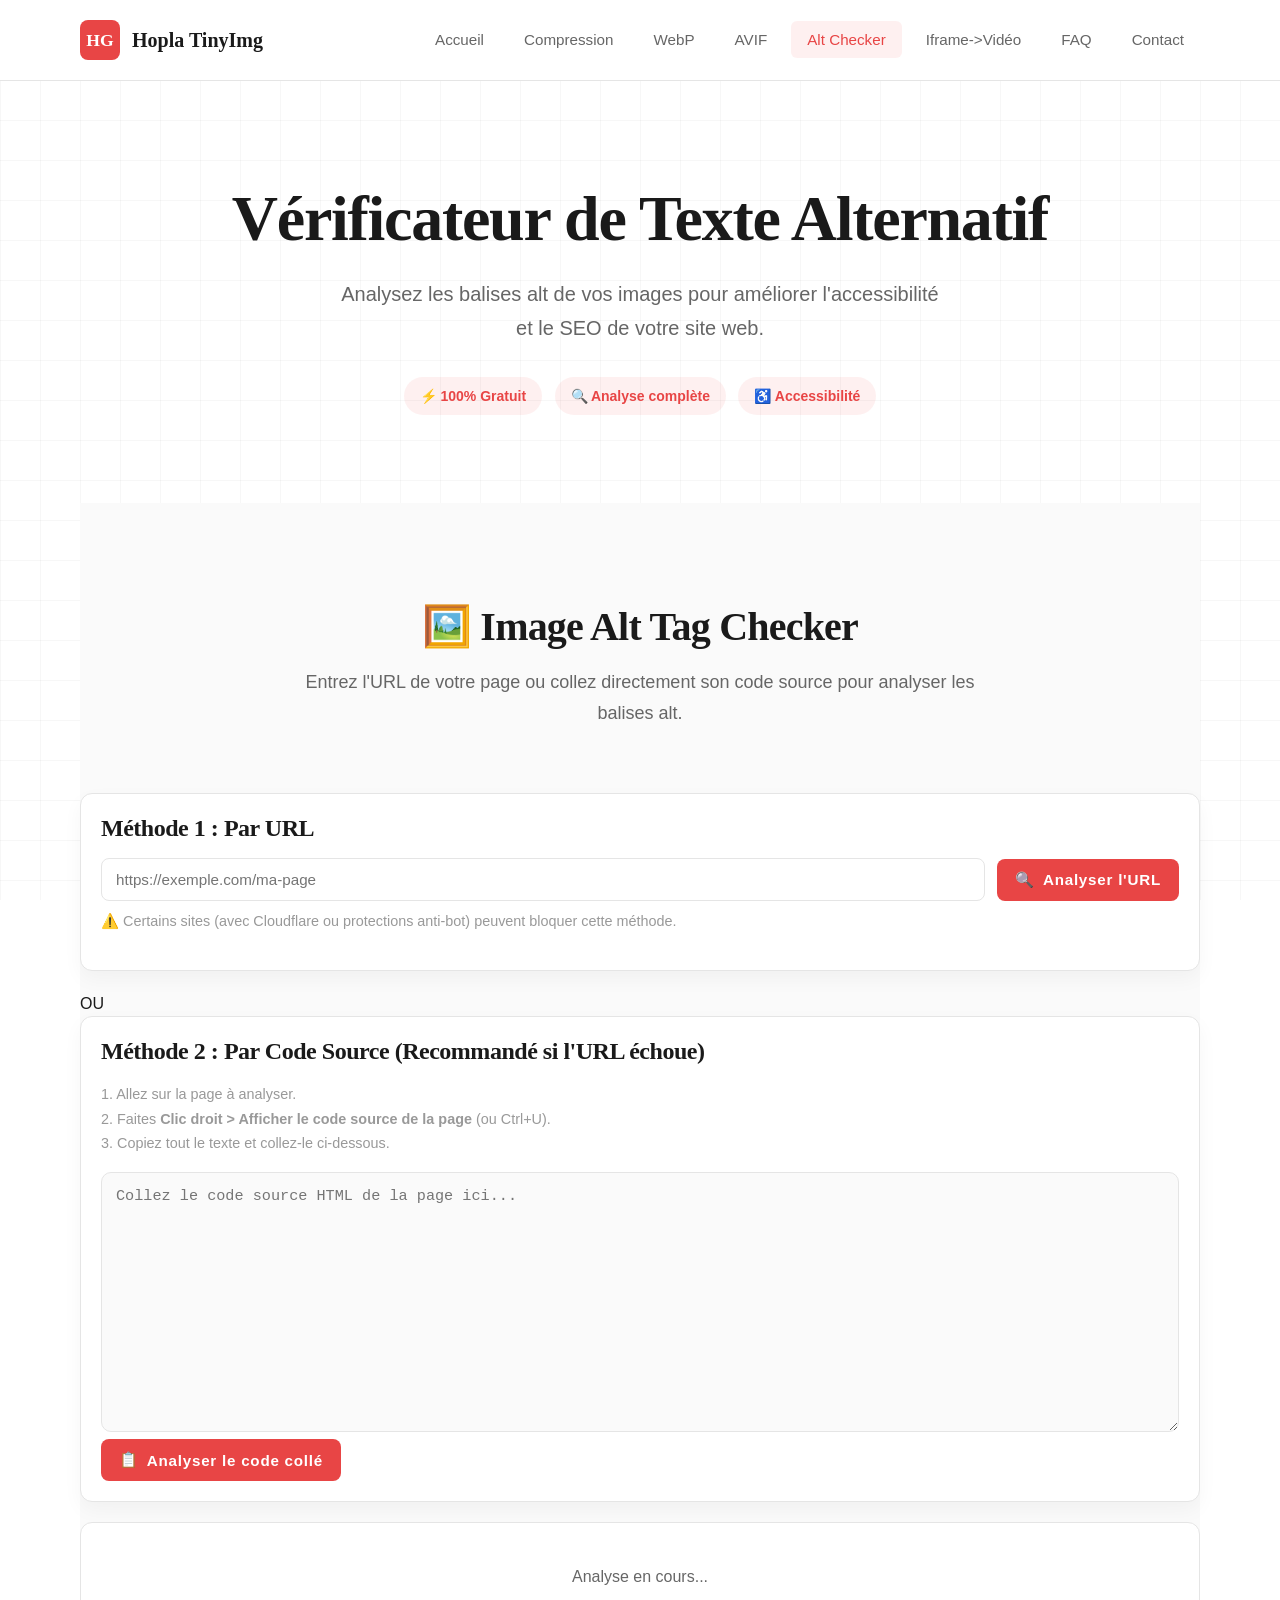
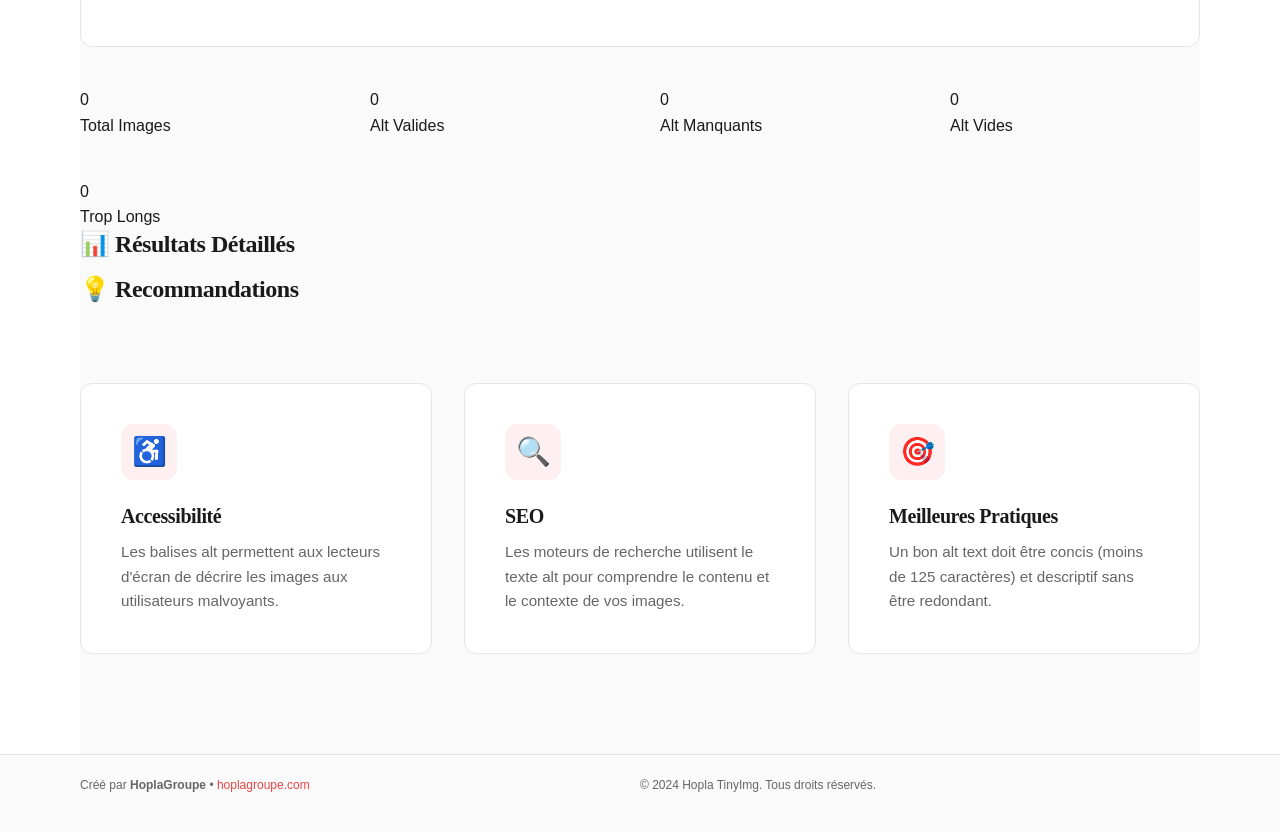
==== commit 68de3559: "mise à jour sur tout les dossier" ====
--- a/alt-checker.html
+++ b/alt-checker.html
@@ -15,23 +15,32 @@
     
     <title>Alt Text Checker - Hopla TinyImg</title>
     <meta name="description" content="Analysez les balises alt de vos images pour améliorer l'accessibilité et le SEO de votre site web.">
+    <link rel="canonical" href="/alt-checker">
+    <meta property="og:type" content="website">
+    <meta property="og:title" content="Alt Text Checker - Hopla TinyImg">
+    <meta property="og:description" content="Analysez les balises alt de vos images pour améliorer l'accessibilité et le SEO de votre site web.">
+    <meta property="og:url" content="/alt-checker">
 </head>
 <body>
 
     <div id="header-container">
         <header class="site-header">
             <div class="nav-container">
-                <a href="index.html" class="logo">
+                <a href="/accueil" class="logo">
                     <div class="logo-icon">HG</div>
                     <span class="logo-text">Hopla TinyImg</span>
                 </a>
                 <button class="mobile-menu-btn" id="mobileMenuBtn" aria-label="Menu">Menu</button>
                 <nav>
                     <ul class="nav-menu" id="navMenu">
-                        <li><a href="index.html" class="nav-link" data-page="compression">Compression</a></li>
-                        <li><a href="webp.html" class="nav-link" data-page="webp">Conversion WebP</a></li>
-                        <li><a href="avif.html" class="nav-link" data-page="avif">Conversion AVIF</a></li>
-                        <li><a href="alt-checker.html" class="nav-link active" data-page="alt-checker">Alt Checker</a></li>
+               <li><a href="index.html" class="nav-link" data-page="home">Accueil</a></li>
+                <li><a href="compression.html" class="nav-link" data-page="compression">Compression</a></li>
+                <li><a href="webp.html" class="nav-link" data-page="webp">WebP</a></li>
+                <li><a href="avif.html" class="nav-link" data-page="avif">AVIF</a></li>
+                <li><a href="alt-checker.html" class="nav-link" data-page="alt-checker">Alt Checker</a></li>
+                <li><a href="webm-converter.html" class="nav-link" data-page="webm">Iframe->Vidéo</a></li>
+                <li><a href="faq.html" class="nav-link" data-page="faq">FAQ</a></li>
+                <li><a href="contact.html" class="nav-link" data-page="contact">Contact</a></li>
                     </ul>
                 </nav>
             </div>
--- a/css/style.css
+++ b/css/style.css
@@ -451,6 +451,57 @@
 .limit-tag { background: var(--bg-alt); border: 1px solid var(--border); padding: 6px 12px; border-radius: 100px; font-size: 0.875rem; color: var(--text-muted); }
 .file-input { display: none; }
 
+.toast-container {
+    position: fixed;
+    right: 24px;
+    bottom: 24px;
+    display: flex;
+    flex-direction: column;
+    gap: 12px;
+    z-index: 1200;
+    pointer-events: none;
+    max-width: calc(100vw - 48px);
+}
+
+.toast {
+    pointer-events: auto;
+    display: inline-flex;
+    align-items: center;
+    gap: 12px;
+    padding: 16px 18px;
+    border-radius: 16px;
+    background: rgba(24, 24, 24, 0.95);
+    color: white;
+    box-shadow: 0 18px 40px rgba(0, 0, 0, 0.18);
+    opacity: 0;
+    transform: translateY(24px);
+    transition: transform 0.35s ease, opacity 0.35s ease;
+    font-size: 0.95rem;
+    line-height: 1.4;
+    border: 1px solid transparent;
+    min-width: 280px;
+    max-width: 420px;
+}
+
+.toast.visible {
+    opacity: 1;
+    transform: translateY(0);
+}
+
+.toast.toast-error {
+    background: rgba(232, 69, 69, 0.96);
+    border-color: rgba(255, 255, 255, 0.12);
+}
+
+.toast.toast-success {
+    background: rgba(42, 183, 155, 0.96);
+    border-color: rgba(255, 255, 255, 0.12);
+}
+
+.toast strong {
+    font-weight: 700;
+}
+
 /* Boutons */
 .btn { display: inline-flex; align-items: center; gap: 8px; padding: 14px 28px; background: var(--primary); color: white; border: none; border-radius: 8px; font-family: var(--font-sans); font-size: 0.9rem; font-weight: 600; letter-spacing: 0.05em; cursor: pointer; transition: all 0.2s ease; }
 .btn-primary { background: var(--primary); color: white; }
@@ -548,6 +599,59 @@
 .contact-email-box { display: inline-flex; align-items: center; gap: 16px; background: white; border: 2px solid var(--border); padding: 24px 40px; border-radius: 16px; font-family: var(--font-serif); font-size: 1.5rem; font-weight: 600; color: var(--text); text-decoration: none; transition: all 0.3s ease; }
 .contact-email-box:hover { border-color: var(--primary); color: var(--primary); transform: translateY(-2px); box-shadow: 0 12px 32px var(--shadow-hover); }
 .contact-email-box svg { color: var(--primary); }
+
+/* ========== ALT CHECKER: Method 1 & 2 Styles ========== */
+.alt-checker-input {
+    background: white;
+    border: 1px solid var(--border);
+    border-radius: 12px;
+    padding: 20px;
+    margin-bottom: 20px;
+    box-shadow: 0 8px 20px rgba(0,0,0,0.04);
+}
+
+.alt-checker-input .input-group {
+    display: flex;
+    gap: 12px;
+    align-items: center;
+}
+
+.url-input {
+    flex: 1 1 auto;
+    padding: 12px 14px;
+    border: 1px solid var(--border);
+    border-radius: 8px;
+    font-size: 0.95rem;
+    color: var(--text);
+    background: var(--bg);
+}
+
+.alt-checker-input .btn {
+    flex: 0 0 auto;
+    padding: 12px 18px;
+    font-size: 0.95rem;
+}
+
+.html-textarea {
+    width: 100%;
+    min-height: 260px;
+    padding: 14px;
+    border: 1px solid var(--border);
+    border-radius: 10px;
+    font-family: ui-monospace, SFMono-Regular, Menlo, Monaco, 'Courier New', monospace;
+    font-size: 0.95rem;
+    color: var(--text);
+    background: var(--bg-alt);
+    resize: vertical;
+}
+
+.alt-checker-input .input-hint { display: block; margin-top: 8px; color: var(--text-muted); font-size: 0.9rem; }
+
+/* Responsive tweaks */
+@media (max-width: 720px) {
+    .alt-checker-input .input-group { flex-direction: column; align-items: stretch; }
+    .alt-checker-input .btn { width: 100%; }
+}
 
 /* FAQ */
 .faq-list { display: flex; flex-direction: column; gap: 16px; }
